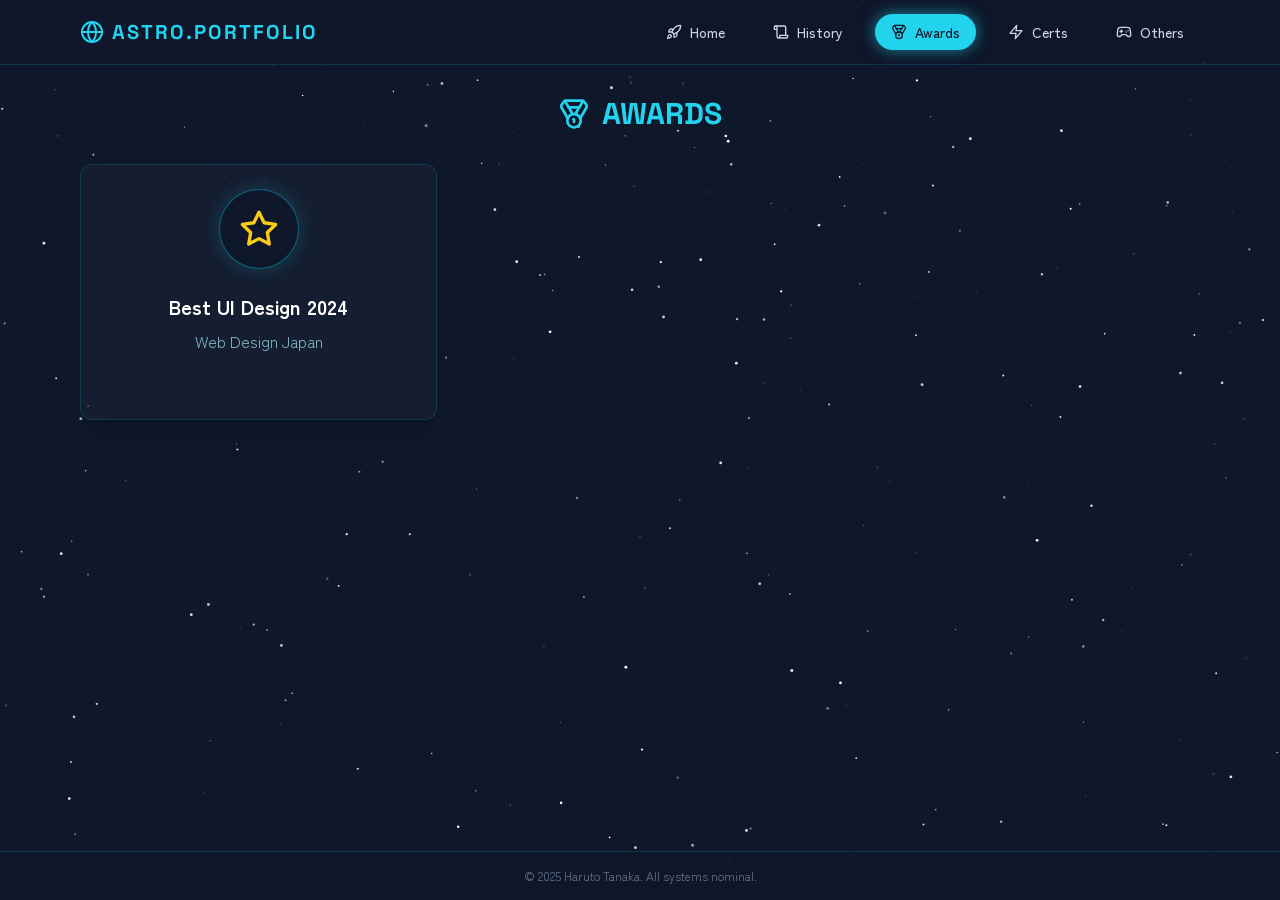
==== awards/index.html @ 887378f5 "Updates" ====
<!DOCTYPE html><html lang="ja"> <head><meta charset="UTF-8"><meta name="description" content="Astro Portfolio Space Theme"><meta name="viewport" content="width=device-width"><link rel="icon" type="image/svg+xml" href="/favicon.svg"><meta name="generator" content="Astro v4.16.19"><title>Awards | Haruto Tanaka Portfolio</title><!-- Google Fonts読み込み --><link rel="preconnect" href="https://fonts.googleapis.com"><link rel="preconnect" href="https://fonts.gstatic.com" crossorigin><link href="https://fonts.googleapis.com/css2?family=Space+Grotesk:wght@300;500;700&family=Zen+Kaku+Gothic+New:wght@400;500;700&display=swap" rel="stylesheet"><link rel="stylesheet" href="/_astro/awards.BRty1vWZ.css"></head> <body class="bg-slate-900 text-slate-200 font-sans selection:bg-cyan-500/30"> <!-- 背景の星空（クライアントサイドのみで実行） --> <style>astro-island,astro-slot,astro-static-slot{display:contents}</style><script>(()=>{var e=async t=>{await(await t())()};(self.Astro||(self.Astro={})).only=e;window.dispatchEvent(new Event("astro:only"));})();;(()=>{var A=Object.defineProperty;var g=(i,o,a)=>o in i?A(i,o,{enumerable:!0,configurable:!0,writable:!0,value:a}):i[o]=a;var d=(i,o,a)=>g(i,typeof o!="symbol"?o+"":o,a);{let i={0:t=>m(t),1:t=>a(t),2:t=>new RegExp(t),3:t=>new Date(t),4:t=>new Map(a(t)),5:t=>new Set(a(t)),6:t=>BigInt(t),7:t=>new URL(t),8:t=>new Uint8Array(t),9:t=>new Uint16Array(t),10:t=>new Uint32Array(t),11:t=>1/0*t},o=t=>{let[l,e]=t;return l in i?i[l](e):void 0},a=t=>t.map(o),m=t=>typeof t!="object"||t===null?t:Object.fromEntries(Object.entries(t).map(([l,e])=>[l,o(e)]));class y extends HTMLElement{constructor(){super(...arguments);d(this,"Component");d(this,"hydrator");d(this,"hydrate",async()=>{var b;if(!this.hydrator||!this.isConnected)return;let e=(b=this.parentElement)==null?void 0:b.closest("astro-island[ssr]");if(e){e.addEventListener("astro:hydrate",this.hydrate,{once:!0});return}let c=this.querySelectorAll("astro-slot"),n={},h=this.querySelectorAll("template[data-astro-template]");for(let r of h){let s=r.closest(this.tagName);s!=null&&s.isSameNode(this)&&(n[r.getAttribute("data-astro-template")||"default"]=r.innerHTML,r.remove())}for(let r of c){let s=r.closest(this.tagName);s!=null&&s.isSameNode(this)&&(n[r.getAttribute("name")||"default"]=r.innerHTML)}let p;try{p=this.hasAttribute("props")?m(JSON.parse(this.getAttribute("props"))):{}}catch(r){let s=this.getAttribute("component-url")||"<unknown>",v=this.getAttribute("component-export");throw v&&(s+=` (export ${v})`),console.error(`[hydrate] Error parsing props for component ${s}`,this.getAttribute("props"),r),r}let u;await this.hydrator(this)(this.Component,p,n,{client:this.getAttribute("client")}),this.removeAttribute("ssr"),this.dispatchEvent(new CustomEvent("astro:hydrate"))});d(this,"unmount",()=>{this.isConnected||this.dispatchEvent(new CustomEvent("astro:unmount"))})}disconnectedCallback(){document.removeEventListener("astro:after-swap",this.unmount),document.addEventListener("astro:after-swap",this.unmount,{once:!0})}connectedCallback(){if(!this.hasAttribute("await-children")||document.readyState==="interactive"||document.readyState==="complete")this.childrenConnectedCallback();else{let e=()=>{document.removeEventListener("DOMContentLoaded",e),c.disconnect(),this.childrenConnectedCallback()},c=new MutationObserver(()=>{var n;((n=this.lastChild)==null?void 0:n.nodeType)===Node.COMMENT_NODE&&this.lastChild.nodeValue==="astro:end"&&(this.lastChild.remove(),e())});c.observe(this,{childList:!0}),document.addEventListener("DOMContentLoaded",e)}}async childrenConnectedCallback(){let e=this.getAttribute("before-hydration-url");e&&await import(e),this.start()}async start(){let e=JSON.parse(this.getAttribute("opts")),c=this.getAttribute("client");if(Astro[c]===void 0){window.addEventListener(`astro:${c}`,()=>this.start(),{once:!0});return}try{await Astro[c](async()=>{let n=this.getAttribute("renderer-url"),[h,{default:p}]=await Promise.all([import(this.getAttribute("component-url")),n?import(n):()=>()=>{}]),u=this.getAttribute("component-export")||"default";if(!u.includes("."))this.Component=h[u];else{this.Component=h;for(let f of u.split("."))this.Component=this.Component[f]}return this.hydrator=p,this.hydrate},e,this)}catch(n){console.error(`[astro-island] Error hydrating ${this.getAttribute("component-url")}`,n)}}attributeChangedCallback(){this.hydrate()}}d(y,"observedAttributes",["props"]),customElements.get("astro-island")||customElements.define("astro-island",y)}})();</script><astro-island uid="NK5T9" component-url="/_astro/StarField.BER7_CDc.js" component-export="default" renderer-url="/_astro/client.i2PwhOJ4.js" props="{}" ssr="" client="only" opts="{&quot;name&quot;:&quot;StarField&quot;,&quot;value&quot;:&quot;react&quot;}"></astro-island> <!-- ナビゲーションメニュー --> <script>(()=>{var e=async t=>{await(await t())()};(self.Astro||(self.Astro={})).load=e;window.dispatchEvent(new Event("astro:load"));})();</script><astro-island uid="2pfwd7" prefix="r2" component-url="/_astro/Navigation.-AkvYKxe.js" component-export="default" renderer-url="/_astro/client.i2PwhOJ4.js" props="{&quot;currentPath&quot;:[0,&quot;/awards/&quot;]}" ssr="" client="load" opts="{&quot;name&quot;:&quot;Navigation&quot;,&quot;value&quot;:true}" await-children=""><nav class="fixed top-0 w-full z-50 border-b border-cyan-500/20 bg-slate-900/80 backdrop-blur-md"><div class="max-w-6xl mx-auto px-4"><div class="flex justify-between items-center h-16"><a href="/" class="flex items-center space-x-2 text-cyan-400 font-bold text-xl hover:text-cyan-300 transition group"><svg xmlns="http://www.w3.org/2000/svg" width="24" height="24" viewBox="0 0 24 24" fill="none" stroke="currentColor" stroke-width="2" stroke-linecap="round" stroke-linejoin="round" class="lucide lucide-globe w-6 h-6 group-hover:animate-spin-slow"><circle cx="12" cy="12" r="10"></circle><path d="M12 2a14.5 14.5 0 0 0 0 20 14.5 14.5 0 0 0 0-20"></path><path d="M2 12h20"></path></svg><span class="tracking-widest font-display">ASTRO.PORTFOLIO</span></a><div class="hidden md:flex space-x-2 lg:space-x-4"><a href="/" class="flex items-center space-x-2 px-3 lg:px-4 py-2 rounded-full transition-all duration-300 text-sm font-medium text-slate-300 hover:text-cyan-400 hover:bg-white/5"><svg xmlns="http://www.w3.org/2000/svg" width="24" height="24" viewBox="0 0 24 24" fill="none" stroke="currentColor" stroke-width="2" stroke-linecap="round" stroke-linejoin="round" class="lucide lucide-rocket w-4 h-4"><path d="M4.5 16.5c-1.5 1.26-2 5-2 5s3.74-.5 5-2c.71-.84.7-2.13-.09-2.91a2.18 2.18 0 0 0-2.91-.09z"></path><path d="m12 15-3-3a22 22 0 0 1 2-3.95A12.88 12.88 0 0 1 22 2c0 2.72-.78 7.5-6 11a22.35 22.35 0 0 1-4 2z"></path><path d="M9 12H4s.55-3.03 2-4c1.62-1.08 5 0 5 0"></path><path d="M12 15v5s3.03-.55 4-2c1.08-1.62 0-5 0-5"></path></svg><span>Home</span></a><a href="/history" class="flex items-center space-x-2 px-3 lg:px-4 py-2 rounded-full transition-all duration-300 text-sm font-medium text-slate-300 hover:text-cyan-400 hover:bg-white/5"><svg xmlns="http://www.w3.org/2000/svg" width="24" height="24" viewBox="0 0 24 24" fill="none" stroke="currentColor" stroke-width="2" stroke-linecap="round" stroke-linejoin="round" class="lucide lucide-scroll w-4 h-4"><path d="M8 21h12a2 2 0 0 0 2-2v-2H10v2a2 2 0 1 1-4 0V5a2 2 0 1 0-4 0v3h4"></path><path d="M19 17V5a2 2 0 0 0-2-2H4"></path></svg><span>History</span></a><a href="/awards" class="flex items-center space-x-2 px-3 lg:px-4 py-2 rounded-full transition-all duration-300 text-sm font-medium text-slate-900 bg-cyan-400 shadow-[0_0_15px_rgba(34,211,238,0.6)] font-bold"><svg xmlns="http://www.w3.org/2000/svg" width="24" height="24" viewBox="0 0 24 24" fill="none" stroke="currentColor" stroke-width="2" stroke-linecap="round" stroke-linejoin="round" class="lucide lucide-medal w-4 h-4"><path d="M7.21 15 2.66 7.14a2 2 0 0 1 .13-2.2L4.4 2.8A2 2 0 0 1 6 2h12a2 2 0 0 1 1.6.8l1.6 2.14a2 2 0 0 1 .14 2.2L16.79 15"></path><path d="M11 12 5.12 2.2"></path><path d="m13 12 5.88-9.8"></path><path d="M8 7h8"></path><circle cx="12" cy="17" r="5"></circle><path d="M12 18v-2h-.5"></path></svg><span>Awards</span></a><a href="/certifications" class="flex items-center space-x-2 px-3 lg:px-4 py-2 rounded-full transition-all duration-300 text-sm font-medium text-slate-300 hover:text-cyan-400 hover:bg-white/5"><svg xmlns="http://www.w3.org/2000/svg" width="24" height="24" viewBox="0 0 24 24" fill="none" stroke="currentColor" stroke-width="2" stroke-linecap="round" stroke-linejoin="round" class="lucide lucide-zap w-4 h-4"><polygon points="13 2 3 14 12 14 11 22 21 10 12 10 13 2"></polygon></svg><span>Certs</span></a><a href="/others" class="flex items-center space-x-2 px-3 lg:px-4 py-2 rounded-full transition-all duration-300 text-sm font-medium text-slate-300 hover:text-cyan-400 hover:bg-white/5"><svg xmlns="http://www.w3.org/2000/svg" width="24" height="24" viewBox="0 0 24 24" fill="none" stroke="currentColor" stroke-width="2" stroke-linecap="round" stroke-linejoin="round" class="lucide lucide-gamepad2 w-4 h-4"><line x1="6" x2="10" y1="11" y2="11"></line><line x1="8" x2="8" y1="9" y2="13"></line><line x1="15" x2="15.01" y1="12" y2="12"></line><line x1="18" x2="18.01" y1="10" y2="10"></line><path d="M17.32 5H6.68a4 4 0 0 0-3.978 3.59c-.006.052-.01.101-.017.152C2.604 9.416 2 14.456 2 16a3 3 0 0 0 3 3c1 0 1.5-.5 2-1l1.414-1.414A2 2 0 0 1 9.828 16h4.344a2 2 0 0 1 1.414.586L17 18c.5.5 1 1 2 1a3 3 0 0 0 3-3c0-1.545-.604-6.584-.685-7.258-.007-.05-.011-.1-.017-.151A4 4 0 0 0 17.32 5z"></path></svg><span>Others</span></a></div><div class="md:hidden"><button class="text-cyan-400 p-2"><svg xmlns="http://www.w3.org/2000/svg" width="24" height="24" viewBox="0 0 24 24" fill="none" stroke="currentColor" stroke-width="2" stroke-linecap="round" stroke-linejoin="round" class="lucide lucide-menu "><line x1="4" x2="20" y1="12" y2="12"></line><line x1="4" x2="20" y1="6" y2="6"></line><line x1="4" x2="20" y1="18" y2="18"></line></svg></button></div></div></div></nav><!--astro:end--></astro-island> <!-- 各ページの内容がここに入る --> <main class="max-w-6xl mx-auto px-4 py-24 pb-32 min-h-screen">  <div class="animate-in fade-in duration-700"> <h2 class="text-3xl font-bold text-cyan-400 mb-8 flex items-center justify-center gap-3 font-display"> <svg xmlns="http://www.w3.org/2000/svg" width="32" height="32" viewBox="0 0 24 24" fill="none" stroke="currentColor" stroke-width="2" stroke-linecap="round" stroke-linejoin="round" class="lucide lucide-medal "><path d="M7.21 15 2.66 7.14a2 2 0 0 1 .13-2.2L4.4 2.8A2 2 0 0 1 6 2h12a2 2 0 0 1 1.6.8l1.6 2.14a2 2 0 0 1 .14 2.2L16.79 15"></path><path d="M11 12 5.12 2.2"></path><path d="m13 12 5.88-9.8"></path><path d="M8 7h8"></path><circle cx="12" cy="17" r="5"></circle><path d="M12 18v-2h-.5"></path></svg> AWARDS
</h2> <astro-island uid="1qu7Jb" prefix="r1" component-url="/_astro/InteractiveGrid.C7GfG8JS.js" component-export="default" renderer-url="/_astro/client.i2PwhOJ4.js" props="{&quot;items&quot;:[1,[[0,{&quot;id&quot;:[0,&quot;awards1.md&quot;],&quot;slug&quot;:[0,&quot;awards1&quot;],&quot;body&quot;:[0,&quot;&lt;h1&gt;Best UI Design 2024 受賞&lt;/h1&gt;\n&lt;p&gt;国内最大級のデザインコンペティションにて、&lt;strong&gt;グランプリ&lt;/strong&gt;を受賞しました。&lt;/p&gt;\n&lt;h2&gt;評価されたポイント&lt;/h2&gt;\n&lt;p&gt;審査員からは以下の点を高く評価していただきました。&lt;/p&gt;\n&lt;ol&gt;\n&lt;li&gt;&lt;strong&gt;没入感&lt;/strong&gt;: スクロール連動アニメーションの滑らかさ&lt;/li&gt;\n&lt;li&gt;&lt;strong&gt;アクセシビリティ&lt;/strong&gt;: コントラスト比の確保とキーボード操作の快適さ&lt;/li&gt;\n&lt;li&gt;&lt;strong&gt;独創性&lt;/strong&gt;: 「宇宙」というテーマを既存の枠にとらわれない形で表現&lt;/li&gt;\n&lt;/ol&gt;\n&lt;blockquote&gt;\n&lt;p&gt;&amp;quot;まるで無重力空間にいるかのような浮遊感のあるUI&amp;quot; と評されました。&lt;/p&gt;\n&lt;/blockquote&gt;\n&quot;],&quot;collection&quot;:[0,&quot;awards&quot;],&quot;data&quot;:[0,{&quot;title&quot;:[0,&quot;Best UI Design 2024&quot;],&quot;org&quot;:[0,&quot;Web Design Japan&quot;],&quot;icon&quot;:[0,&quot;star&quot;],&quot;color&quot;:[0,&quot;text-yellow-400&quot;]}],&quot;render&quot;:[0,null]}]]],&quot;type&quot;:[0,&quot;awards&quot;]}" ssr="" client="load" opts="{&quot;name&quot;:&quot;InteractiveGrid&quot;,&quot;value&quot;:true}" await-children=""><div class="grid md:grid-cols-3 gap-6"><div class="bg-slate-800/40 backdrop-blur-md border border-cyan-500/20 rounded-xl p-6 shadow-xl cursor-pointer hover:bg-white/5 hover:border-cyan-400/40 hover:-translate-y-1 transition group flex flex-col items-center text-center active:scale-[0.98]"><div class="w-20 h-20 rounded-full bg-slate-900 border border-cyan-500/50 flex items-center justify-center mb-6 shadow-[0_0_20px_rgba(34,211,238,0.2)] group-hover:scale-110 transition duration-300"><svg xmlns="http://www.w3.org/2000/svg" width="40" height="40" viewBox="0 0 24 24" fill="none" stroke="currentColor" stroke-width="2" stroke-linecap="round" stroke-linejoin="round" class="lucide lucide-star text-yellow-400"><polygon points="12 2 15.09 8.26 22 9.27 17 14.14 18.18 21.02 12 17.77 5.82 21.02 7 14.14 2 9.27 8.91 8.26 12 2"></polygon></svg></div><h3 class="font-bold text-xl text-white mb-2 group-hover:text-cyan-200 transition">Best UI Design 2024</h3><p class="text-cyan-200/70">Web Design Japan</p><div class="mt-4 opacity-0 group-hover:opacity-100 transition-opacity text-xs text-slate-400 bg-slate-800/50 px-3 py-1 rounded-full border border-white/10">View Report</div></div></div><!--astro:end--></astro-island> </div>  </main> <footer class="fixed bottom-0 w-full bg-slate-900/80 backdrop-blur-md border-t border-cyan-500/20 py-4 text-center text-xs text-slate-500"> <p>© 2025 Haruto Tanaka. All systems nominal.</p> </footer> </body></html>
---- _astro/awards.BRty1vWZ.css ----
*,:before,:after{--tw-border-spacing-x: 0;--tw-border-spacing-y: 0;--tw-translate-x: 0;--tw-translate-y: 0;--tw-rotate: 0;--tw-skew-x: 0;--tw-skew-y: 0;--tw-scale-x: 1;--tw-scale-y: 1;--tw-pan-x: ;--tw-pan-y: ;--tw-pinch-zoom: ;--tw-scroll-snap-strictness: proximity;--tw-gradient-from-position: ;--tw-gradient-via-position: ;--tw-gradient-to-position: ;--tw-ordinal: ;--tw-slashed-zero: ;--tw-numeric-figure: ;--tw-numeric-spacing: ;--tw-numeric-fraction: ;--tw-ring-inset: ;--tw-ring-offset-width: 0px;--tw-ring-offset-color: #fff;--tw-ring-color: rgb(59 130 246 / .5);--tw-ring-offset-shadow: 0 0 #0000;--tw-ring-shadow: 0 0 #0000;--tw-shadow: 0 0 #0000;--tw-shadow-colored: 0 0 #0000;--tw-blur: ;--tw-brightness: ;--tw-contrast: ;--tw-grayscale: ;--tw-hue-rotate: ;--tw-invert: ;--tw-saturate: ;--tw-sepia: ;--tw-drop-shadow: ;--tw-backdrop-blur: ;--tw-backdrop-brightness: ;--tw-backdrop-contrast: ;--tw-backdrop-grayscale: ;--tw-backdrop-hue-rotate: ;--tw-backdrop-invert: ;--tw-backdrop-opacity: ;--tw-backdrop-saturate: ;--tw-backdrop-sepia: ;--tw-contain-size: ;--tw-contain-layout: ;--tw-contain-paint: ;--tw-contain-style: }::backdrop{--tw-border-spacing-x: 0;--tw-border-spacing-y: 0;--tw-translate-x: 0;--tw-translate-y: 0;--tw-rotate: 0;--tw-skew-x: 0;--tw-skew-y: 0;--tw-scale-x: 1;--tw-scale-y: 1;--tw-pan-x: ;--tw-pan-y: ;--tw-pinch-zoom: ;--tw-scroll-snap-strictness: proximity;--tw-gradient-from-position: ;--tw-gradient-via-position: ;--tw-gradient-to-position: ;--tw-ordinal: ;--tw-slashed-zero: ;--tw-numeric-figure: ;--tw-numeric-spacing: ;--tw-numeric-fraction: ;--tw-ring-inset: ;--tw-ring-offset-width: 0px;--tw-ring-offset-color: #fff;--tw-ring-color: rgb(59 130 246 / .5);--tw-ring-offset-shadow: 0 0 #0000;--tw-ring-shadow: 0 0 #0000;--tw-shadow: 0 0 #0000;--tw-shadow-colored: 0 0 #0000;--tw-blur: ;--tw-brightness: ;--tw-contrast: ;--tw-grayscale: ;--tw-hue-rotate: ;--tw-invert: ;--tw-saturate: ;--tw-sepia: ;--tw-drop-shadow: ;--tw-backdrop-blur: ;--tw-backdrop-brightness: ;--tw-backdrop-contrast: ;--tw-backdrop-grayscale: ;--tw-backdrop-hue-rotate: ;--tw-backdrop-invert: ;--tw-backdrop-opacity: ;--tw-backdrop-saturate: ;--tw-backdrop-sepia: ;--tw-contain-size: ;--tw-contain-layout: ;--tw-contain-paint: ;--tw-contain-style: }*,:before,:after{box-sizing:border-box;border-width:0;border-style:solid;border-color:#e5e7eb}:before,:after{--tw-content: ""}html,:host{line-height:1.5;-webkit-text-size-adjust:100%;-moz-tab-size:4;-o-tab-size:4;tab-size:4;font-family:Zen Kaku Gothic New,sans-serif;font-feature-settings:normal;font-variation-settings:normal;-webkit-tap-highlight-color:transparent}body{margin:0;line-height:inherit}hr{height:0;color:inherit;border-top-width:1px}abbr:where([title]){-webkit-text-decoration:underline dotted;text-decoration:underline dotted}h1,h2,h3,h4,h5,h6{font-size:inherit;font-weight:inherit}a{color:inherit;text-decoration:inherit}b,strong{font-weight:bolder}code,kbd,samp,pre{font-family:ui-monospace,SFMono-Regular,Menlo,Monaco,Consolas,Liberation Mono,Courier New,monospace;font-feature-settings:normal;font-variation-settings:normal;font-size:1em}small{font-size:80%}sub,sup{font-size:75%;line-height:0;position:relative;vertical-align:baseline}sub{bottom:-.25em}sup{top:-.5em}table{text-indent:0;border-color:inherit;border-collapse:collapse}button,input,optgroup,select,textarea{font-family:inherit;font-feature-settings:inherit;font-variation-settings:inherit;font-size:100%;font-weight:inherit;line-height:inherit;letter-spacing:inherit;color:inherit;margin:0;padding:0}button,select{text-transform:none}button,input:where([type=button]),input:where([type=reset]),input:where([type=submit]){-webkit-appearance:button;background-color:transparent;background-image:none}:-moz-focusring{outline:auto}:-moz-ui-invalid{box-shadow:none}progress{vertical-align:baseline}::-webkit-inner-spin-button,::-webkit-outer-spin-button{height:auto}[type=search]{-webkit-appearance:textfield;outline-offset:-2px}::-webkit-search-decoration{-webkit-appearance:none}::-webkit-file-upload-button{-webkit-appearance:button;font:inherit}summary{display:list-item}blockquote,dl,dd,h1,h2,h3,h4,h5,h6,hr,figure,p,pre{margin:0}fieldset{margin:0;padding:0}legend{padding:0}ol,ul,menu{list-style:none;margin:0;padding:0}dialog{padding:0}textarea{resize:vertical}input::-moz-placeholder,textarea::-moz-placeholder{opacity:1;color:#9ca3af}input::placeholder,textarea::placeholder{opacity:1;color:#9ca3af}button,[role=button]{cursor:pointer}:disabled{cursor:default}img,svg,video,canvas,audio,iframe,embed,object{display:block;vertical-align:middle}img,video{max-width:100%;height:auto}[hidden]:where(:not([hidden=until-found])){display:none}.prose{color:#cbd5e1;max-width:none}.prose :where(p):not(:where([class~=not-prose],[class~=not-prose] *)){margin-top:1.25em;margin-bottom:1.25em}.prose :where([class~=lead]):not(:where([class~=not-prose],[class~=not-prose] *)){color:var(--tw-prose-lead);font-size:1.25em;line-height:1.6;margin-top:1.2em;margin-bottom:1.2em}.prose :where(a):not(:where([class~=not-prose],[class~=not-prose] *)){color:#22d3ee;text-decoration:underline;font-weight:500}.prose :where(a):not(:where([class~=not-prose],[class~=not-prose] *)):hover{color:#67e8f9}.prose :where(strong):not(:where([class~=not-prose],[class~=not-prose] *)){color:#fff;font-weight:600}.prose :where(a strong):not(:where([class~=not-prose],[class~=not-prose] *)){color:inherit}.prose :where(blockquote strong):not(:where([class~=not-prose],[class~=not-prose] *)){color:inherit}.prose :where(thead th strong):not(:where([class~=not-prose],[class~=not-prose] *)){color:inherit}.prose :where(ol):not(:where([class~=not-prose],[class~=not-prose] *)){list-style-type:decimal;margin-top:1.25em;margin-bottom:1.25em;padding-inline-start:1.625em}.prose :where(ol[type=A]):not(:where([class~=not-prose],[class~=not-prose] *)){list-style-type:upper-alpha}.prose :where(ol[type=a]):not(:where([class~=not-prose],[class~=not-prose] *)){list-style-type:lower-alpha}.prose :where(ol[type=A s]):not(:where([class~=not-prose],[class~=not-prose] *)){list-style-type:upper-alpha}.prose :where(ol[type=a s]):not(:where([class~=not-prose],[class~=not-prose] *)){list-style-type:lower-alpha}.prose :where(ol[type=I]):not(:where([class~=not-prose],[class~=not-prose] *)){list-style-type:upper-roman}.prose :where(ol[type=i]):not(:where([class~=not-prose],[class~=not-prose] *)){list-style-type:lower-roman}.prose :where(ol[type=I s]):not(:where([class~=not-prose],[class~=not-prose] *)){list-style-type:upper-roman}.prose :where(ol[type=i s]):not(:where([class~=not-prose],[class~=not-prose] *)){list-style-type:lower-roman}.prose :where(ol[type="1"]):not(:where([class~=not-prose],[class~=not-prose] *)){list-style-type:decimal}.prose :where(ul):not(:where([class~=not-prose],[class~=not-prose] *)){list-style-type:disc;margin-top:1.25em;margin-bottom:1.25em;padding-inline-start:1.625em}.prose :where(ol>li):not(:where([class~=not-prose],[class~=not-prose] *))::marker{font-weight:400;color:var(--tw-prose-counters)}.prose :where(ul>li):not(:where([class~=not-prose],[class~=not-prose] *))::marker{color:#06b6d4}.prose :where(dt):not(:where([class~=not-prose],[class~=not-prose] *)){color:var(--tw-prose-headings);font-weight:600;margin-top:1.25em}.prose :where(hr):not(:where([class~=not-prose],[class~=not-prose] *)){border-color:var(--tw-prose-hr);border-top-width:1px;margin-top:3em;margin-bottom:3em}.prose :where(blockquote):not(:where([class~=not-prose],[class~=not-prose] *)){font-weight:500;font-style:italic;color:var(--tw-prose-quotes);border-inline-start-width:.25rem;border-inline-start-color:var(--tw-prose-quote-borders);quotes:"“""”""‘""’";margin-top:1.6em;margin-bottom:1.6em;padding-inline-start:1em}.prose :where(blockquote p:first-of-type):not(:where([class~=not-prose],[class~=not-prose] *)):before{content:open-quote}.prose :where(blockquote p:last-of-type):not(:where([class~=not-prose],[class~=not-prose] *)):after{content:close-quote}.prose :where(h1):not(:where([class~=not-prose],[class~=not-prose] *)){color:#22d3ee;font-weight:800;font-size:2.25em;margin-top:0;margin-bottom:.8888889em;line-height:1.1111111}.prose :where(h1 strong):not(:where([class~=not-prose],[class~=not-prose] *)){font-weight:900;color:inherit}.prose :where(h2):not(:where([class~=not-prose],[class~=not-prose] *)){color:#67e8f9;font-weight:700;font-size:1.5em;margin-top:1.5em;margin-bottom:1em;line-height:1.3333333}.prose :where(h2 strong):not(:where([class~=not-prose],[class~=not-prose] *)){font-weight:800;color:inherit}.prose :where(h3):not(:where([class~=not-prose],[class~=not-prose] *)){color:#d8b4fe;font-weight:600;font-size:1.25em;margin-top:1.6em;margin-bottom:.6em;line-height:1.6}.prose :where(h3 strong):not(:where([class~=not-prose],[class~=not-prose] *)){font-weight:700;color:inherit}.prose :where(h4):not(:where([class~=not-prose],[class~=not-prose] *)){color:var(--tw-prose-headings);font-weight:600;margin-top:1.5em;margin-bottom:.5em;line-height:1.5}.prose :where(h4 strong):not(:where([class~=not-prose],[class~=not-prose] *)){font-weight:700;color:inherit}.prose :where(img):not(:where([class~=not-prose],[class~=not-prose] *)){margin-top:2em;margin-bottom:2em}.prose :where(picture):not(:where([class~=not-prose],[class~=not-prose] *)){display:block;margin-top:2em;margin-bottom:2em}.prose :where(video):not(:where([class~=not-prose],[class~=not-prose] *)){margin-top:2em;margin-bottom:2em}.prose :where(kbd):not(:where([class~=not-prose],[class~=not-prose] *)){font-weight:500;font-family:inherit;color:var(--tw-prose-kbd);box-shadow:0 0 0 1px var(--tw-prose-kbd-shadows),0 3px 0 var(--tw-prose-kbd-shadows);font-size:.875em;border-radius:.3125rem;padding-top:.1875em;padding-inline-end:.375em;padding-bottom:.1875em;padding-inline-start:.375em}.prose :where(code):not(:where([class~=not-prose],[class~=not-prose] *)){color:#e9d5ff;font-weight:600;font-size:.875em;background-color:#1e293b;padding:.2em .4em;border-radius:.25rem}.prose :where(code):not(:where([class~=not-prose],[class~=not-prose] *)):before{content:"`"}.prose :where(code):not(:where([class~=not-prose],[class~=not-prose] *)):after{content:"`"}.prose :where(a code):not(:where([class~=not-prose],[class~=not-prose] *)){color:inherit}.prose :where(h1 code):not(:where([class~=not-prose],[class~=not-prose] *)){color:inherit}.prose :where(h2 code):not(:where([class~=not-prose],[class~=not-prose] *)){color:inherit;font-size:.875em}.prose :where(h3 code):not(:where([class~=not-prose],[class~=not-prose] *)){color:inherit;font-size:.9em}.prose :where(h4 code):not(:where([class~=not-prose],[class~=not-prose] *)){color:inherit}.prose :where(blockquote code):not(:where([class~=not-prose],[class~=not-prose] *)){color:inherit}.prose :where(thead th code):not(:where([class~=not-prose],[class~=not-prose] *)){color:inherit}.prose :where(pre):not(:where([class~=not-prose],[class~=not-prose] *)){color:var(--tw-prose-pre-code);background-color:var(--tw-prose-pre-bg);overflow-x:auto;font-weight:400;font-size:.875em;line-height:1.7142857;margin-top:1.7142857em;margin-bottom:1.7142857em;border-radius:.375rem;padding-top:.8571429em;padding-inline-end:1.1428571em;padding-bottom:.8571429em;padding-inline-start:1.1428571em}.prose :where(pre code):not(:where([class~=not-prose],[class~=not-prose] *)){background-color:transparent;border-width:0;border-radius:0;padding:0;font-weight:inherit;color:inherit;font-size:inherit;font-family:inherit;line-height:inherit}.prose :where(pre code):not(:where([class~=not-prose],[class~=not-prose] *)):before{content:none}.prose :where(pre code):not(:where([class~=not-prose],[class~=not-prose] *)):after{content:none}.prose :where(table):not(:where([class~=not-prose],[class~=not-prose] *)){width:100%;table-layout:auto;margin-top:2em;margin-bottom:2em;font-size:.875em;line-height:1.7142857}.prose :where(thead):not(:where([class~=not-prose],[class~=not-prose] *)){border-bottom-width:1px;border-bottom-color:var(--tw-prose-th-borders)}.prose :where(thead th):not(:where([class~=not-prose],[class~=not-prose] *)){color:var(--tw-prose-headings);font-weight:600;vertical-align:bottom;padding-inline-end:.5714286em;padding-bottom:.5714286em;padding-inline-start:.5714286em}.prose :where(tbody tr):not(:where([class~=not-prose],[class~=not-prose] *)){border-bottom-width:1px;border-bottom-color:var(--tw-prose-td-borders)}.prose :where(tbody tr:last-child):not(:where([class~=not-prose],[class~=not-prose] *)){border-bottom-width:0}.prose :where(tbody td):not(:where([class~=not-prose],[class~=not-prose] *)){vertical-align:baseline}.prose :where(tfoot):not(:where([class~=not-prose],[class~=not-prose] *)){border-top-width:1px;border-top-color:var(--tw-prose-th-borders)}.prose :where(tfoot td):not(:where([class~=not-prose],[class~=not-prose] *)){vertical-align:top}.prose :where(th,td):not(:where([class~=not-prose],[class~=not-prose] *)){text-align:start}.prose :where(figure>*):not(:where([class~=not-prose],[class~=not-prose] *)){margin-top:0;margin-bottom:0}.prose :where(figcaption):not(:where([class~=not-prose],[class~=not-prose] *)){color:var(--tw-prose-captions);font-size:.875em;line-height:1.4285714;margin-top:.8571429em}.prose{--tw-prose-body: #374151;--tw-prose-headings: #111827;--tw-prose-lead: #4b5563;--tw-prose-links: #111827;--tw-prose-bold: #111827;--tw-prose-counters: #6b7280;--tw-prose-bullets: #d1d5db;--tw-prose-hr: #e5e7eb;--tw-prose-quotes: #111827;--tw-prose-quote-borders: #e5e7eb;--tw-prose-captions: #6b7280;--tw-prose-kbd: #111827;--tw-prose-kbd-shadows: rgb(17 24 39 / 10%);--tw-prose-code: #111827;--tw-prose-pre-code: #e5e7eb;--tw-prose-pre-bg: #1f2937;--tw-prose-th-borders: #d1d5db;--tw-prose-td-borders: #e5e7eb;--tw-prose-invert-body: #d1d5db;--tw-prose-invert-headings: #fff;--tw-prose-invert-lead: #9ca3af;--tw-prose-invert-links: #fff;--tw-prose-invert-bold: #fff;--tw-prose-invert-counters: #9ca3af;--tw-prose-invert-bullets: #4b5563;--tw-prose-invert-hr: #374151;--tw-prose-invert-quotes: #f3f4f6;--tw-prose-invert-quote-borders: #374151;--tw-prose-invert-captions: #9ca3af;--tw-prose-invert-kbd: #fff;--tw-prose-invert-kbd-shadows: rgb(255 255 255 / 10%);--tw-prose-invert-code: #fff;--tw-prose-invert-pre-code: #d1d5db;--tw-prose-invert-pre-bg: rgb(0 0 0 / 50%);--tw-prose-invert-th-borders: #4b5563;--tw-prose-invert-td-borders: #374151;font-size:1rem;line-height:1.75}.prose :where(picture>img):not(:where([class~=not-prose],[class~=not-prose] *)){margin-top:0;margin-bottom:0}.prose :where(li):not(:where([class~=not-prose],[class~=not-prose] *)){margin-top:.5em;margin-bottom:.5em}.prose :where(ol>li):not(:where([class~=not-prose],[class~=not-prose] *)){padding-inline-start:.375em}.prose :where(ul>li):not(:where([class~=not-prose],[class~=not-prose] *)){padding-inline-start:.375em}.prose :where(.prose>ul>li p):not(:where([class~=not-prose],[class~=not-prose] *)){margin-top:.75em;margin-bottom:.75em}.prose :where(.prose>ul>li>p:first-child):not(:where([class~=not-prose],[class~=not-prose] *)){margin-top:1.25em}.prose :where(.prose>ul>li>p:last-child):not(:where([class~=not-prose],[class~=not-prose] *)){margin-bottom:1.25em}.prose :where(.prose>ol>li>p:first-child):not(:where([class~=not-prose],[class~=not-prose] *)){margin-top:1.25em}.prose :where(.prose>ol>li>p:last-child):not(:where([class~=not-prose],[class~=not-prose] *)){margin-bottom:1.25em}.prose :where(ul ul,ul ol,ol ul,ol ol):not(:where([class~=not-prose],[class~=not-prose] *)){margin-top:.75em;margin-bottom:.75em}.prose :where(dl):not(:where([class~=not-prose],[class~=not-prose] *)){margin-top:1.25em;margin-bottom:1.25em}.prose :where(dd):not(:where([class~=not-prose],[class~=not-prose] *)){margin-top:.5em;padding-inline-start:1.625em}.prose :where(hr+*):not(:where([class~=not-prose],[class~=not-prose] *)){margin-top:0}.prose :where(h2+*):not(:where([class~=not-prose],[class~=not-prose] *)){margin-top:0}.prose :where(h3+*):not(:where([class~=not-prose],[class~=not-prose] *)){margin-top:0}.prose :where(h4+*):not(:where([class~=not-prose],[class~=not-prose] *)){margin-top:0}.prose :where(thead th:first-child):not(:where([class~=not-prose],[class~=not-prose] *)){padding-inline-start:0}.prose :where(thead th:last-child):not(:where([class~=not-prose],[class~=not-prose] *)){padding-inline-end:0}.prose :where(tbody td,tfoot td):not(:where([class~=not-prose],[class~=not-prose] *)){padding-top:.5714286em;padding-inline-end:.5714286em;padding-bottom:.5714286em;padding-inline-start:.5714286em}.prose :where(tbody td:first-child,tfoot td:first-child):not(:where([class~=not-prose],[class~=not-prose] *)){padding-inline-start:0}.prose :where(tbody td:last-child,tfoot td:last-child):not(:where([class~=not-prose],[class~=not-prose] *)){padding-inline-end:0}.prose :where(figure):not(:where([class~=not-prose],[class~=not-prose] *)){margin-top:2em;margin-bottom:2em}.prose :where(.prose>:first-child):not(:where([class~=not-prose],[class~=not-prose] *)){margin-top:0}.prose :where(.prose>:last-child):not(:where([class~=not-prose],[class~=not-prose] *)){margin-bottom:0}.prose-base{font-size:1rem;line-height:1.75}.prose-base :where(p):not(:where([class~=not-prose],[class~=not-prose] *)){margin-top:1.25em;margin-bottom:1.25em}.prose-base :where([class~=lead]):not(:where([class~=not-prose],[class~=not-prose] *)){font-size:1.25em;line-height:1.6;margin-top:1.2em;margin-bottom:1.2em}.prose-base :where(blockquote):not(:where([class~=not-prose],[class~=not-prose] *)){margin-top:1.6em;margin-bottom:1.6em;padding-inline-start:1em}.prose-base :where(h1):not(:where([class~=not-prose],[class~=not-prose] *)){font-size:2.25em;margin-top:0;margin-bottom:.8888889em;line-height:1.1111111}.prose-base :where(h2):not(:where([class~=not-prose],[class~=not-prose] *)){font-size:1.5em;margin-top:2em;margin-bottom:1em;line-height:1.3333333}.prose-base :where(h3):not(:where([class~=not-prose],[class~=not-prose] *)){font-size:1.25em;margin-top:1.6em;margin-bottom:.6em;line-height:1.6}.prose-base :where(h4):not(:where([class~=not-prose],[class~=not-prose] *)){margin-top:1.5em;margin-bottom:.5em;line-height:1.5}.prose-base :where(img):not(:where([class~=not-prose],[class~=not-prose] *)){margin-top:2em;margin-bottom:2em}.prose-base :where(picture):not(:where([class~=not-prose],[class~=not-prose] *)){margin-top:2em;margin-bottom:2em}.prose-base :where(picture>img):not(:where([class~=not-prose],[class~=not-prose] *)){margin-top:0;margin-bottom:0}.prose-base :where(video):not(:where([class~=not-prose],[class~=not-prose] *)){margin-top:2em;margin-bottom:2em}.prose-base :where(kbd):not(:where([class~=not-prose],[class~=not-prose] *)){font-size:.875em;border-radius:.3125rem;padding-top:.1875em;padding-inline-end:.375em;padding-bottom:.1875em;padding-inline-start:.375em}.prose-base :where(code):not(:where([class~=not-prose],[class~=not-prose] *)){font-size:.875em}.prose-base :where(h2 code):not(:where([class~=not-prose],[class~=not-prose] *)){font-size:.875em}.prose-base :where(h3 code):not(:where([class~=not-prose],[class~=not-prose] *)){font-size:.9em}.prose-base :where(pre):not(:where([class~=not-prose],[class~=not-prose] *)){font-size:.875em;line-height:1.7142857;margin-top:1.7142857em;margin-bottom:1.7142857em;border-radius:.375rem;padding-top:.8571429em;padding-inline-end:1.1428571em;padding-bottom:.8571429em;padding-inline-start:1.1428571em}.prose-base :where(ol):not(:where([class~=not-prose],[class~=not-prose] *)){margin-top:1.25em;margin-bottom:1.25em;padding-inline-start:1.625em}.prose-base :where(ul):not(:where([class~=not-prose],[class~=not-prose] *)){margin-top:1.25em;margin-bottom:1.25em;padding-inline-start:1.625em}.prose-base :where(li):not(:where([class~=not-prose],[class~=not-prose] *)){margin-top:.5em;margin-bottom:.5em}.prose-base :where(ol>li):not(:where([class~=not-prose],[class~=not-prose] *)){padding-inline-start:.375em}.prose-base :where(ul>li):not(:where([class~=not-prose],[class~=not-prose] *)){padding-inline-start:.375em}.prose-base :where(.prose-base>ul>li p):not(:where([class~=not-prose],[class~=not-prose] *)){margin-top:.75em;margin-bottom:.75em}.prose-base :where(.prose-base>ul>li>p:first-child):not(:where([class~=not-prose],[class~=not-prose] *)){margin-top:1.25em}.prose-base :where(.prose-base>ul>li>p:last-child):not(:where([class~=not-prose],[class~=not-prose] *)){margin-bottom:1.25em}.prose-base :where(.prose-base>ol>li>p:first-child):not(:where([class~=not-prose],[class~=not-prose] *)){margin-top:1.25em}.prose-base :where(.prose-base>ol>li>p:last-child):not(:where([class~=not-prose],[class~=not-prose] *)){margin-bottom:1.25em}.prose-base :where(ul ul,ul ol,ol ul,ol ol):not(:where([class~=not-prose],[class~=not-prose] *)){margin-top:.75em;margin-bottom:.75em}.prose-base :where(dl):not(:where([class~=not-prose],[class~=not-prose] *)){margin-top:1.25em;margin-bottom:1.25em}.prose-base :where(dt):not(:where([class~=not-prose],[class~=not-prose] *)){margin-top:1.25em}.prose-base :where(dd):not(:where([class~=not-prose],[class~=not-prose] *)){margin-top:.5em;padding-inline-start:1.625em}.prose-base :where(hr):not(:where([class~=not-prose],[class~=not-prose] *)){margin-top:3em;margin-bottom:3em}.prose-base :where(hr+*):not(:where([class~=not-prose],[class~=not-prose] *)){margin-top:0}.prose-base :where(h2+*):not(:where([class~=not-prose],[class~=not-prose] *)){margin-top:0}.prose-base :where(h3+*):not(:where([class~=not-prose],[class~=not-prose] *)){margin-top:0}.prose-base :where(h4+*):not(:where([class~=not-prose],[class~=not-prose] *)){margin-top:0}.prose-base :where(table):not(:where([class~=not-prose],[class~=not-prose] *)){font-size:.875em;line-height:1.7142857}.prose-base :where(thead th):not(:where([class~=not-prose],[class~=not-prose] *)){padding-inline-end:.5714286em;padding-bottom:.5714286em;padding-inline-start:.5714286em}.prose-base :where(thead th:first-child):not(:where([class~=not-prose],[class~=not-prose] *)){padding-inline-start:0}.prose-base :where(thead th:last-child):not(:where([class~=not-prose],[class~=not-prose] *)){padding-inline-end:0}.prose-base :where(tbody td,tfoot td):not(:where([class~=not-prose],[class~=not-prose] *)){padding-top:.5714286em;padding-inline-end:.5714286em;padding-bottom:.5714286em;padding-inline-start:.5714286em}.prose-base :where(tbody td:first-child,tfoot td:first-child):not(:where([class~=not-prose],[class~=not-prose] *)){padding-inline-start:0}.prose-base :where(tbody td:last-child,tfoot td:last-child):not(:where([class~=not-prose],[class~=not-prose] *)){padding-inline-end:0}.prose-base :where(figure):not(:where([class~=not-prose],[class~=not-prose] *)){margin-top:2em;margin-bottom:2em}.prose-base :where(figure>*):not(:where([class~=not-prose],[class~=not-prose] *)){margin-top:0;margin-bottom:0}.prose-base :where(figcaption):not(:where([class~=not-prose],[class~=not-prose] *)){font-size:.875em;line-height:1.4285714;margin-top:.8571429em}.prose-base :where(.prose-base>:first-child):not(:where([class~=not-prose],[class~=not-prose] *)){margin-top:0}.prose-base :where(.prose-base>:last-child):not(:where([class~=not-prose],[class~=not-prose] *)){margin-bottom:0}.prose-cyan{--tw-prose-links: #0891b2;--tw-prose-invert-links: #06b6d4}.prose-invert{--tw-prose-body: var(--tw-prose-invert-body);--tw-prose-headings: var(--tw-prose-invert-headings);--tw-prose-lead: var(--tw-prose-invert-lead);--tw-prose-links: var(--tw-prose-invert-links);--tw-prose-bold: var(--tw-prose-invert-bold);--tw-prose-counters: var(--tw-prose-invert-counters);--tw-prose-bullets: var(--tw-prose-invert-bullets);--tw-prose-hr: var(--tw-prose-invert-hr);--tw-prose-quotes: var(--tw-prose-invert-quotes);--tw-prose-quote-borders: var(--tw-prose-invert-quote-borders);--tw-prose-captions: var(--tw-prose-invert-captions);--tw-prose-kbd: var(--tw-prose-invert-kbd);--tw-prose-kbd-shadows: var(--tw-prose-invert-kbd-shadows);--tw-prose-code: var(--tw-prose-invert-code);--tw-prose-pre-code: var(--tw-prose-invert-pre-code);--tw-prose-pre-bg: var(--tw-prose-invert-pre-bg);--tw-prose-th-borders: var(--tw-prose-invert-th-borders);--tw-prose-td-borders: var(--tw-prose-invert-td-borders)}.fixed{position:fixed}.absolute{position:absolute}.relative{position:relative}.inset-0{inset:0}.-bottom-2{bottom:-.5rem}.-left-\[9px\]{left:-9px}.-right-2{right:-.5rem}.-top-4{top:-1rem}.-top-6{top:-1.5rem}.bottom-0{bottom:0}.left-0{left:0}.right-4{right:1rem}.top-0{top:0}.top-5{top:1.25rem}.-z-10{z-index:-10}.z-10{z-index:10}.z-50{z-index:50}.z-\[9999\]{z-index:9999}.mx-auto{margin-left:auto;margin-right:auto}.-mr-2{margin-right:-.5rem}.-mt-2{margin-top:-.5rem}.mb-1{margin-bottom:.25rem}.mb-10{margin-bottom:2.5rem}.mb-2{margin-bottom:.5rem}.mb-4{margin-bottom:1rem}.mb-6{margin-bottom:1.5rem}.mb-8{margin-bottom:2rem}.ml-4{margin-left:1rem}.mt-1{margin-top:.25rem}.mt-4{margin-top:1rem}.mt-6{margin-top:1.5rem}.mt-8{margin-top:2rem}.line-clamp-1{overflow:hidden;display:-webkit-box;-webkit-box-orient:vertical;-webkit-line-clamp:1}.line-clamp-2{overflow:hidden;display:-webkit-box;-webkit-box-orient:vertical;-webkit-line-clamp:2}.block{display:block}.flex{display:flex}.grid{display:grid}.hidden{display:none}.h-1{height:.25rem}.h-10{height:2.5rem}.h-12{height:3rem}.h-16{height:4rem}.h-2{height:.5rem}.h-20{height:5rem}.h-3{height:.75rem}.h-32{height:8rem}.h-4{height:1rem}.h-5{height:1.25rem}.h-6{height:1.5rem}.h-auto{height:auto}.h-full{height:100%}.h-screen{height:100vh}.max-h-\[40vh\]{max-height:40vh}.max-h-\[90dvh\]{max-height:90dvh}.min-h-screen{min-height:100vh}.w-0\.5{width:.125rem}.w-10{width:2.5rem}.w-12{width:3rem}.w-2{width:.5rem}.w-20{width:5rem}.w-3{width:.75rem}.w-32{width:8rem}.w-4{width:1rem}.w-5{width:1.25rem}.w-5\/12{width:41.666667%}.w-6{width:1.5rem}.w-fit{width:-moz-fit-content;width:fit-content}.w-full{width:100%}.max-w-2xl{max-width:42rem}.max-w-3xl{max-width:48rem}.max-w-4xl{max-width:56rem}.max-w-6xl{max-width:72rem}.max-w-none{max-width:none}.flex-1{flex:1 1 0%}.shrink-0{flex-shrink:0}@keyframes ping{75%,to{transform:scale(2);opacity:0}}.animate-ping{animation:ping 1s cubic-bezier(0,0,.2,1) infinite}@keyframes pulse{50%{opacity:.5}}.animate-pulse{animation:pulse 2s cubic-bezier(.4,0,.6,1) infinite}.cursor-pointer{cursor:pointer}.select-none{-webkit-user-select:none;-moz-user-select:none;user-select:none}.resize{resize:both}.flex-col{flex-direction:column}.items-start{align-items:flex-start}.items-center{align-items:center}.justify-end{justify-content:flex-end}.justify-center{justify-content:center}.justify-between{justify-content:space-between}.gap-2{gap:.5rem}.gap-3{gap:.75rem}.gap-4{gap:1rem}.gap-6{gap:1.5rem}.gap-8{gap:2rem}.space-x-2>:not([hidden])~:not([hidden]){--tw-space-x-reverse: 0;margin-right:calc(.5rem * var(--tw-space-x-reverse));margin-left:calc(.5rem * calc(1 - var(--tw-space-x-reverse)))}.space-x-4>:not([hidden])~:not([hidden]){--tw-space-x-reverse: 0;margin-right:calc(1rem * var(--tw-space-x-reverse));margin-left:calc(1rem * calc(1 - var(--tw-space-x-reverse)))}.space-y-12>:not([hidden])~:not([hidden]){--tw-space-y-reverse: 0;margin-top:calc(3rem * calc(1 - var(--tw-space-y-reverse)));margin-bottom:calc(3rem * var(--tw-space-y-reverse))}.space-y-2>:not([hidden])~:not([hidden]){--tw-space-y-reverse: 0;margin-top:calc(.5rem * calc(1 - var(--tw-space-y-reverse)));margin-bottom:calc(.5rem * var(--tw-space-y-reverse))}.space-y-32>:not([hidden])~:not([hidden]){--tw-space-y-reverse: 0;margin-top:calc(8rem * calc(1 - var(--tw-space-y-reverse)));margin-bottom:calc(8rem * var(--tw-space-y-reverse))}.space-y-4>:not([hidden])~:not([hidden]){--tw-space-y-reverse: 0;margin-top:calc(1rem * calc(1 - var(--tw-space-y-reverse)));margin-bottom:calc(1rem * var(--tw-space-y-reverse))}.space-y-6>:not([hidden])~:not([hidden]){--tw-space-y-reverse: 0;margin-top:calc(1.5rem * calc(1 - var(--tw-space-y-reverse)));margin-bottom:calc(1.5rem * var(--tw-space-y-reverse))}.space-y-8>:not([hidden])~:not([hidden]){--tw-space-y-reverse: 0;margin-top:calc(2rem * calc(1 - var(--tw-space-y-reverse)));margin-bottom:calc(2rem * var(--tw-space-y-reverse))}.overflow-hidden{overflow:hidden}.overflow-y-auto{overflow-y:auto}.overscroll-contain{overscroll-behavior:contain}.whitespace-nowrap{white-space:nowrap}.rounded{border-radius:.25rem}.rounded-full{border-radius:9999px}.rounded-lg{border-radius:.5rem}.rounded-xl{border-radius:.75rem}.rounded-b-xl{border-bottom-right-radius:.75rem;border-bottom-left-radius:.75rem}.rounded-t-xl{border-top-left-radius:.75rem;border-top-right-radius:.75rem}.border{border-width:1px}.border-2{border-width:2px}.border-b{border-bottom-width:1px}.border-l-2{border-left-width:2px}.border-t{border-top-width:1px}.border-cyan-400{--tw-border-opacity: 1;border-color:rgb(34 211 238 / var(--tw-border-opacity, 1))}.border-cyan-400\/30{border-color:#22d3ee4d}.border-cyan-500\/20{border-color:#06b6d433}.border-cyan-500\/30{border-color:#06b6d44d}.border-cyan-500\/50{border-color:#06b6d480}.border-purple-500\/20{border-color:#a855f733}.border-purple-500\/30{border-color:#a855f74d}.border-transparent{border-color:transparent}.border-white\/10{border-color:#ffffff1a}.border-white\/5{border-color:#ffffff0d}.bg-cyan-400{--tw-bg-opacity: 1;background-color:rgb(34 211 238 / var(--tw-bg-opacity, 1))}.bg-cyan-500\/10{background-color:#06b6d41a}.bg-cyan-500\/20{background-color:#06b6d433}.bg-purple-400{--tw-bg-opacity: 1;background-color:rgb(192 132 252 / var(--tw-bg-opacity, 1))}.bg-purple-500\/10{background-color:#a855f71a}.bg-slate-700{--tw-bg-opacity: 1;background-color:rgb(51 65 85 / var(--tw-bg-opacity, 1))}.bg-slate-700\/50{background-color:#33415580}.bg-slate-800{--tw-bg-opacity: 1;background-color:rgb(30 41 59 / var(--tw-bg-opacity, 1))}.bg-slate-800\/30{background-color:#1e293b4d}.bg-slate-800\/40{background-color:#1e293b66}.bg-slate-800\/50{background-color:#1e293b80}.bg-slate-900{--tw-bg-opacity: 1;background-color:rgb(15 23 42 / var(--tw-bg-opacity, 1))}.bg-slate-900\/50{background-color:#0f172a80}.bg-slate-900\/80{background-color:#0f172acc}.bg-slate-900\/90{background-color:#0f172ae6}.bg-slate-900\/95{background-color:#0f172af2}.bg-gradient-to-r{background-image:linear-gradient(to right,var(--tw-gradient-stops))}.bg-gradient-to-t{background-image:linear-gradient(to top,var(--tw-gradient-stops))}.from-cyan-300{--tw-gradient-from: #67e8f9 var(--tw-gradient-from-position);--tw-gradient-to: rgb(103 232 249 / 0) var(--tw-gradient-to-position);--tw-gradient-stops: var(--tw-gradient-from), var(--tw-gradient-to)}.from-cyan-500{--tw-gradient-from: #06b6d4 var(--tw-gradient-from-position);--tw-gradient-to: rgb(6 182 212 / 0) var(--tw-gradient-to-position);--tw-gradient-stops: var(--tw-gradient-from), var(--tw-gradient-to)}.from-slate-900{--tw-gradient-from: #0f172a var(--tw-gradient-from-position);--tw-gradient-to: rgb(15 23 42 / 0) var(--tw-gradient-to-position);--tw-gradient-stops: var(--tw-gradient-from), var(--tw-gradient-to)}.from-transparent{--tw-gradient-from: transparent var(--tw-gradient-from-position);--tw-gradient-to: rgb(0 0 0 / 0) var(--tw-gradient-to-position);--tw-gradient-stops: var(--tw-gradient-from), var(--tw-gradient-to)}.via-cyan-500{--tw-gradient-to: rgb(6 182 212 / 0) var(--tw-gradient-to-position);--tw-gradient-stops: var(--tw-gradient-from), #06b6d4 var(--tw-gradient-via-position), var(--tw-gradient-to)}.to-purple-400{--tw-gradient-to: #c084fc var(--tw-gradient-to-position)}.to-purple-500{--tw-gradient-to: #a855f7 var(--tw-gradient-to-position)}.to-transparent{--tw-gradient-to: transparent var(--tw-gradient-to-position)}.bg-clip-text{-webkit-background-clip:text;background-clip:text}.object-contain{-o-object-fit:contain;object-fit:contain}.object-cover{-o-object-fit:cover;object-fit:cover}.p-2{padding:.5rem}.p-3{padding:.75rem}.p-4{padding:1rem}.p-5{padding:1.25rem}.p-6{padding:1.5rem}.px-2{padding-left:.5rem;padding-right:.5rem}.px-3{padding-left:.75rem;padding-right:.75rem}.px-4{padding-left:1rem;padding-right:1rem}.px-6{padding-left:1.5rem;padding-right:1.5rem}.py-0\.5{padding-top:.125rem;padding-bottom:.125rem}.py-1{padding-top:.25rem;padding-bottom:.25rem}.py-2{padding-top:.5rem;padding-bottom:.5rem}.py-24{padding-top:6rem;padding-bottom:6rem}.py-3{padding-top:.75rem;padding-bottom:.75rem}.py-4{padding-top:1rem;padding-bottom:1rem}.pb-32{padding-bottom:8rem}.pb-4{padding-bottom:1rem}.pl-8{padding-left:2rem}.pr-4{padding-right:1rem}.pt-4{padding-top:1rem}.text-left{text-align:left}.text-center{text-align:center}.text-right{text-align:right}.font-mono{font-family:ui-monospace,SFMono-Regular,Menlo,Monaco,Consolas,Liberation Mono,Courier New,monospace}.font-sans{font-family:Zen Kaku Gothic New,sans-serif}.text-2xl{font-size:1.5rem;line-height:2rem}.text-3xl{font-size:1.875rem;line-height:2.25rem}.text-4xl{font-size:2.25rem;line-height:2.5rem}.text-5xl{font-size:3rem;line-height:1}.text-base{font-size:1rem;line-height:1.5rem}.text-lg{font-size:1.125rem;line-height:1.75rem}.text-sm{font-size:.875rem;line-height:1.25rem}.text-xl{font-size:1.25rem;line-height:1.75rem}.text-xs{font-size:.75rem;line-height:1rem}.font-bold{font-weight:700}.font-medium{font-weight:500}.uppercase{text-transform:uppercase}.leading-relaxed{line-height:1.625}.leading-tight{line-height:1.25}.tracking-\[0\.2em\]{letter-spacing:.2em}.tracking-wider{letter-spacing:.05em}.tracking-widest{letter-spacing:.1em}.text-cyan-100\/80{color:#cffafecc}.text-cyan-200\/70{color:#a5f3fcb3}.text-cyan-300{--tw-text-opacity: 1;color:rgb(103 232 249 / var(--tw-text-opacity, 1))}.text-cyan-400{--tw-text-opacity: 1;color:rgb(34 211 238 / var(--tw-text-opacity, 1))}.text-cyan-500\/80{color:#06b6d4cc}.text-purple-300{--tw-text-opacity: 1;color:rgb(216 180 254 / var(--tw-text-opacity, 1))}.text-purple-400{--tw-text-opacity: 1;color:rgb(192 132 252 / var(--tw-text-opacity, 1))}.text-slate-100{--tw-text-opacity: 1;color:rgb(241 245 249 / var(--tw-text-opacity, 1))}.text-slate-200{--tw-text-opacity: 1;color:rgb(226 232 240 / var(--tw-text-opacity, 1))}.text-slate-300{--tw-text-opacity: 1;color:rgb(203 213 225 / var(--tw-text-opacity, 1))}.text-slate-400{--tw-text-opacity: 1;color:rgb(148 163 184 / var(--tw-text-opacity, 1))}.text-slate-500{--tw-text-opacity: 1;color:rgb(100 116 139 / var(--tw-text-opacity, 1))}.text-slate-600{--tw-text-opacity: 1;color:rgb(71 85 105 / var(--tw-text-opacity, 1))}.text-slate-900{--tw-text-opacity: 1;color:rgb(15 23 42 / var(--tw-text-opacity, 1))}.text-transparent{color:transparent}.text-white{--tw-text-opacity: 1;color:rgb(255 255 255 / var(--tw-text-opacity, 1))}.text-white\/5{color:#ffffff0d}.text-yellow-400{--tw-text-opacity: 1;color:rgb(250 204 21 / var(--tw-text-opacity, 1))}.opacity-0{opacity:0}.opacity-50{opacity:.5}.opacity-60{opacity:.6}.shadow-\[0_0_10px_cyan\]{--tw-shadow: 0 0 10px cyan;--tw-shadow-colored: 0 0 10px var(--tw-shadow-color);box-shadow:var(--tw-ring-offset-shadow, 0 0 #0000),var(--tw-ring-shadow, 0 0 #0000),var(--tw-shadow)}.shadow-\[0_0_15px_rgba\(34\,211\,238\,0\.6\)\]{--tw-shadow: 0 0 15px rgba(34,211,238,.6);--tw-shadow-colored: 0 0 15px var(--tw-shadow-color);box-shadow:var(--tw-ring-offset-shadow, 0 0 #0000),var(--tw-ring-shadow, 0 0 #0000),var(--tw-shadow)}.shadow-\[0_0_20px_rgba\(34\,211\,238\,0\.2\)\]{--tw-shadow: 0 0 20px rgba(34,211,238,.2);--tw-shadow-colored: 0 0 20px var(--tw-shadow-color);box-shadow:var(--tw-ring-offset-shadow, 0 0 #0000),var(--tw-ring-shadow, 0 0 #0000),var(--tw-shadow)}.shadow-\[0_0_20px_rgba\(34\,211\,238\,0\.4\)\]{--tw-shadow: 0 0 20px rgba(34,211,238,.4);--tw-shadow-colored: 0 0 20px var(--tw-shadow-color);box-shadow:var(--tw-ring-offset-shadow, 0 0 #0000),var(--tw-ring-shadow, 0 0 #0000),var(--tw-shadow)}.shadow-\[0_0_50px_rgba\(34\,211\,238\,0\.3\)\]{--tw-shadow: 0 0 50px rgba(34,211,238,.3);--tw-shadow-colored: 0 0 50px var(--tw-shadow-color);box-shadow:var(--tw-ring-offset-shadow, 0 0 #0000),var(--tw-ring-shadow, 0 0 #0000),var(--tw-shadow)}.shadow-lg{--tw-shadow: 0 10px 15px -3px rgb(0 0 0 / .1), 0 4px 6px -4px rgb(0 0 0 / .1);--tw-shadow-colored: 0 10px 15px -3px var(--tw-shadow-color), 0 4px 6px -4px var(--tw-shadow-color);box-shadow:var(--tw-ring-offset-shadow, 0 0 #0000),var(--tw-ring-shadow, 0 0 #0000),var(--tw-shadow)}.shadow-xl{--tw-shadow: 0 20px 25px -5px rgb(0 0 0 / .1), 0 8px 10px -6px rgb(0 0 0 / .1);--tw-shadow-colored: 0 20px 25px -5px var(--tw-shadow-color), 0 8px 10px -6px var(--tw-shadow-color);box-shadow:var(--tw-ring-offset-shadow, 0 0 #0000),var(--tw-ring-shadow, 0 0 #0000),var(--tw-shadow)}.backdrop-blur-md{--tw-backdrop-blur: blur(12px);backdrop-filter:var(--tw-backdrop-blur) var(--tw-backdrop-brightness) var(--tw-backdrop-contrast) var(--tw-backdrop-grayscale) var(--tw-backdrop-hue-rotate) var(--tw-backdrop-invert) var(--tw-backdrop-opacity) var(--tw-backdrop-saturate) var(--tw-backdrop-sepia)}.backdrop-blur-sm{--tw-backdrop-blur: blur(4px);backdrop-filter:var(--tw-backdrop-blur) var(--tw-backdrop-brightness) var(--tw-backdrop-contrast) var(--tw-backdrop-grayscale) var(--tw-backdrop-hue-rotate) var(--tw-backdrop-invert) var(--tw-backdrop-opacity) var(--tw-backdrop-saturate) var(--tw-backdrop-sepia)}.backdrop-blur-xl{--tw-backdrop-blur: blur(24px);backdrop-filter:var(--tw-backdrop-blur) var(--tw-backdrop-brightness) var(--tw-backdrop-contrast) var(--tw-backdrop-grayscale) var(--tw-backdrop-hue-rotate) var(--tw-backdrop-invert) var(--tw-backdrop-opacity) var(--tw-backdrop-saturate) var(--tw-backdrop-sepia)}.transition{transition-property:color,background-color,border-color,text-decoration-color,fill,stroke,opacity,box-shadow,transform,filter,backdrop-filter;transition-timing-function:cubic-bezier(.4,0,.2,1);transition-duration:.15s}.transition-all{transition-property:all;transition-timing-function:cubic-bezier(.4,0,.2,1);transition-duration:.15s}.transition-opacity{transition-property:opacity;transition-timing-function:cubic-bezier(.4,0,.2,1);transition-duration:.15s}.transition-transform{transition-property:transform;transition-timing-function:cubic-bezier(.4,0,.2,1);transition-duration:.15s}.duration-300{transition-duration:.3s}.duration-500{transition-duration:.5s}.duration-700{transition-duration:.7s}body{font-family:Zen Kaku Gothic New,sans-serif}.font-display{font-family:Space Grotesk,sans-serif}@keyframes spin-slow{0%{transform:rotate(0)}to{transform:rotate(360deg)}}.animate-spin-slow{animation:spin-slow 10s linear infinite}::-webkit-scrollbar{width:8px}::-webkit-scrollbar-track{background:#0f172a}::-webkit-scrollbar-thumb{background:#334155;border-radius:4px}::-webkit-scrollbar-thumb:hover{background:#22d3ee}@media (min-width: 768px){.md\:prose-lg{font-size:1.125rem;line-height:1.7777778}.md\:prose-lg :where(p):not(:where([class~=not-prose],[class~=not-prose] *)){margin-top:1.3333333em;margin-bottom:1.3333333em}.md\:prose-lg :where([class~=lead]):not(:where([class~=not-prose],[class~=not-prose] *)){font-size:1.2222222em;line-height:1.4545455;margin-top:1.0909091em;margin-bottom:1.0909091em}.md\:prose-lg :where(blockquote):not(:where([class~=not-prose],[class~=not-prose] *)){margin-top:1.6666667em;margin-bottom:1.6666667em;padding-inline-start:1em}.md\:prose-lg :where(h1):not(:where([class~=not-prose],[class~=not-prose] *)){font-size:2.6666667em;margin-top:0;margin-bottom:.8333333em;line-height:1}.md\:prose-lg :where(h2):not(:where([class~=not-prose],[class~=not-prose] *)){font-size:1.6666667em;margin-top:1.8666667em;margin-bottom:1.0666667em;line-height:1.3333333}.md\:prose-lg :where(h3):not(:where([class~=not-prose],[class~=not-prose] *)){font-size:1.3333333em;margin-top:1.6666667em;margin-bottom:.6666667em;line-height:1.5}.md\:prose-lg :where(h4):not(:where([class~=not-prose],[class~=not-prose] *)){margin-top:1.7777778em;margin-bottom:.4444444em;line-height:1.5555556}.md\:prose-lg :where(img):not(:where([class~=not-prose],[class~=not-prose] *)){margin-top:1.7777778em;margin-bottom:1.7777778em}.md\:prose-lg :where(picture):not(:where([class~=not-prose],[class~=not-prose] *)){margin-top:1.7777778em;margin-bottom:1.7777778em}.md\:prose-lg :where(picture>img):not(:where([class~=not-prose],[class~=not-prose] *)){margin-top:0;margin-bottom:0}.md\:prose-lg :where(video):not(:where([class~=not-prose],[class~=not-prose] *)){margin-top:1.7777778em;margin-bottom:1.7777778em}.md\:prose-lg :where(kbd):not(:where([class~=not-prose],[class~=not-prose] *)){font-size:.8888889em;border-radius:.3125rem;padding-top:.2222222em;padding-inline-end:.4444444em;padding-bottom:.2222222em;padding-inline-start:.4444444em}.md\:prose-lg :where(code):not(:where([class~=not-prose],[class~=not-prose] *)){font-size:.8888889em}.md\:prose-lg :where(h2 code):not(:where([class~=not-prose],[class~=not-prose] *)){font-size:.8666667em}.md\:prose-lg :where(h3 code):not(:where([class~=not-prose],[class~=not-prose] *)){font-size:.875em}.md\:prose-lg :where(pre):not(:where([class~=not-prose],[class~=not-prose] *)){font-size:.8888889em;line-height:1.75;margin-top:2em;margin-bottom:2em;border-radius:.375rem;padding-top:1em;padding-inline-end:1.5em;padding-bottom:1em;padding-inline-start:1.5em}.md\:prose-lg :where(ol):not(:where([class~=not-prose],[class~=not-prose] *)){margin-top:1.3333333em;margin-bottom:1.3333333em;padding-inline-start:1.5555556em}.md\:prose-lg :where(ul):not(:where([class~=not-prose],[class~=not-prose] *)){margin-top:1.3333333em;margin-bottom:1.3333333em;padding-inline-start:1.5555556em}.md\:prose-lg :where(li):not(:where([class~=not-prose],[class~=not-prose] *)){margin-top:.6666667em;margin-bottom:.6666667em}.md\:prose-lg :where(ol>li):not(:where([class~=not-prose],[class~=not-prose] *)){padding-inline-start:.4444444em}.md\:prose-lg :where(ul>li):not(:where([class~=not-prose],[class~=not-prose] *)){padding-inline-start:.4444444em}.md\:prose-lg :where(.md\:prose-lg>ul>li p):not(:where([class~=not-prose],[class~=not-prose] *)){margin-top:.8888889em;margin-bottom:.8888889em}.md\:prose-lg :where(.md\:prose-lg>ul>li>p:first-child):not(:where([class~=not-prose],[class~=not-prose] *)){margin-top:1.3333333em}.md\:prose-lg :where(.md\:prose-lg>ul>li>p:last-child):not(:where([class~=not-prose],[class~=not-prose] *)){margin-bottom:1.3333333em}.md\:prose-lg :where(.md\:prose-lg>ol>li>p:first-child):not(:where([class~=not-prose],[class~=not-prose] *)){margin-top:1.3333333em}.md\:prose-lg :where(.md\:prose-lg>ol>li>p:last-child):not(:where([class~=not-prose],[class~=not-prose] *)){margin-bottom:1.3333333em}.md\:prose-lg :where(ul ul,ul ol,ol ul,ol ol):not(:where([class~=not-prose],[class~=not-prose] *)){margin-top:.8888889em;margin-bottom:.8888889em}.md\:prose-lg :where(dl):not(:where([class~=not-prose],[class~=not-prose] *)){margin-top:1.3333333em;margin-bottom:1.3333333em}.md\:prose-lg :where(dt):not(:where([class~=not-prose],[class~=not-prose] *)){margin-top:1.3333333em}.md\:prose-lg :where(dd):not(:where([class~=not-prose],[class~=not-prose] *)){margin-top:.6666667em;padding-inline-start:1.5555556em}.md\:prose-lg :where(hr):not(:where([class~=not-prose],[class~=not-prose] *)){margin-top:3.1111111em;margin-bottom:3.1111111em}.md\:prose-lg :where(hr+*):not(:where([class~=not-prose],[class~=not-prose] *)){margin-top:0}.md\:prose-lg :where(h2+*):not(:where([class~=not-prose],[class~=not-prose] *)){margin-top:0}.md\:prose-lg :where(h3+*):not(:where([class~=not-prose],[class~=not-prose] *)){margin-top:0}.md\:prose-lg :where(h4+*):not(:where([class~=not-prose],[class~=not-prose] *)){margin-top:0}.md\:prose-lg :where(table):not(:where([class~=not-prose],[class~=not-prose] *)){font-size:.8888889em;line-height:1.5}.md\:prose-lg :where(thead th):not(:where([class~=not-prose],[class~=not-prose] *)){padding-inline-end:.75em;padding-bottom:.75em;padding-inline-start:.75em}.md\:prose-lg :where(thead th:first-child):not(:where([class~=not-prose],[class~=not-prose] *)){padding-inline-start:0}.md\:prose-lg :where(thead th:last-child):not(:where([class~=not-prose],[class~=not-prose] *)){padding-inline-end:0}.md\:prose-lg :where(tbody td,tfoot td):not(:where([class~=not-prose],[class~=not-prose] *)){padding-top:.75em;padding-inline-end:.75em;padding-bottom:.75em;padding-inline-start:.75em}.md\:prose-lg :where(tbody td:first-child,tfoot td:first-child):not(:where([class~=not-prose],[class~=not-prose] *)){padding-inline-start:0}.md\:prose-lg :where(tbody td:last-child,tfoot td:last-child):not(:where([class~=not-prose],[class~=not-prose] *)){padding-inline-end:0}.md\:prose-lg :where(figure):not(:where([class~=not-prose],[class~=not-prose] *)){margin-top:1.7777778em;margin-bottom:1.7777778em}.md\:prose-lg :where(figure>*):not(:where([class~=not-prose],[class~=not-prose] *)){margin-top:0;margin-bottom:0}.md\:prose-lg :where(figcaption):not(:where([class~=not-prose],[class~=not-prose] *)){font-size:.8888889em;line-height:1.5;margin-top:1em}.md\:prose-lg :where(.md\:prose-lg>:first-child):not(:where([class~=not-prose],[class~=not-prose] *)){margin-top:0}.md\:prose-lg :where(.md\:prose-lg>:last-child):not(:where([class~=not-prose],[class~=not-prose] *)){margin-bottom:0}}.selection\:bg-cyan-500\/30 *::-moz-selection{background-color:#06b6d44d}.selection\:bg-cyan-500\/30 *::selection{background-color:#06b6d44d}.selection\:bg-cyan-500\/30::-moz-selection{background-color:#06b6d44d}.selection\:bg-cyan-500\/30::selection{background-color:#06b6d44d}.last\:border-0:last-child{border-width:0px}.hover\:-translate-y-1:hover{--tw-translate-y: -.25rem;transform:translate(var(--tw-translate-x),var(--tw-translate-y)) rotate(var(--tw-rotate)) skew(var(--tw-skew-x)) skewY(var(--tw-skew-y)) scaleX(var(--tw-scale-x)) scaleY(var(--tw-scale-y))}.hover\:border-cyan-300:hover{--tw-border-opacity: 1;border-color:rgb(103 232 249 / var(--tw-border-opacity, 1))}.hover\:border-cyan-400\/30:hover{border-color:#22d3ee4d}.hover\:border-cyan-400\/40:hover{border-color:#22d3ee66}.hover\:border-cyan-400\/50:hover{border-color:#22d3ee80}.hover\:border-cyan-500\/50:hover{border-color:#06b6d480}.hover\:border-purple-500\/50:hover{border-color:#a855f780}.hover\:bg-cyan-500\/20:hover{background-color:#06b6d433}.hover\:bg-white\/10:hover{background-color:#ffffff1a}.hover\:bg-white\/5:hover{background-color:#ffffff0d}.hover\:text-cyan-200:hover{--tw-text-opacity: 1;color:rgb(165 243 252 / var(--tw-text-opacity, 1))}.hover\:text-cyan-300:hover{--tw-text-opacity: 1;color:rgb(103 232 249 / var(--tw-text-opacity, 1))}.hover\:text-cyan-400:hover{--tw-text-opacity: 1;color:rgb(34 211 238 / var(--tw-text-opacity, 1))}.hover\:text-white:hover{--tw-text-opacity: 1;color:rgb(255 255 255 / var(--tw-text-opacity, 1))}.hover\:shadow-\[0_0_20px_rgba\(34\,211\,238\,0\.1\)\]:hover{--tw-shadow: 0 0 20px rgba(34,211,238,.1);--tw-shadow-colored: 0 0 20px var(--tw-shadow-color);box-shadow:var(--tw-ring-offset-shadow, 0 0 #0000),var(--tw-ring-shadow, 0 0 #0000),var(--tw-shadow)}.hover\:shadow-\[0_0_20px_rgba\(34\,211\,238\,0\.2\)\]:hover{--tw-shadow: 0 0 20px rgba(34,211,238,.2);--tw-shadow-colored: 0 0 20px var(--tw-shadow-color);box-shadow:var(--tw-ring-offset-shadow, 0 0 #0000),var(--tw-ring-shadow, 0 0 #0000),var(--tw-shadow)}.active\:scale-95:active{--tw-scale-x: .95;--tw-scale-y: .95;transform:translate(var(--tw-translate-x),var(--tw-translate-y)) rotate(var(--tw-rotate)) skew(var(--tw-skew-x)) skewY(var(--tw-skew-y)) scaleX(var(--tw-scale-x)) scaleY(var(--tw-scale-y))}.active\:scale-\[0\.98\]:active{--tw-scale-x: .98;--tw-scale-y: .98;transform:translate(var(--tw-translate-x),var(--tw-translate-y)) rotate(var(--tw-rotate)) skew(var(--tw-skew-x)) skewY(var(--tw-skew-y)) scaleX(var(--tw-scale-x)) scaleY(var(--tw-scale-y))}.active\:bg-white\/10:active{background-color:#ffffff1a}.group:hover .group-hover\:translate-x-1{--tw-translate-x: .25rem;transform:translate(var(--tw-translate-x),var(--tw-translate-y)) rotate(var(--tw-rotate)) skew(var(--tw-skew-x)) skewY(var(--tw-skew-y)) scaleX(var(--tw-scale-x)) scaleY(var(--tw-scale-y))}.group:hover .group-hover\:scale-105{--tw-scale-x: 1.05;--tw-scale-y: 1.05;transform:translate(var(--tw-translate-x),var(--tw-translate-y)) rotate(var(--tw-rotate)) skew(var(--tw-skew-x)) skewY(var(--tw-skew-y)) scaleX(var(--tw-scale-x)) scaleY(var(--tw-scale-y))}.group:hover .group-hover\:scale-110{--tw-scale-x: 1.1;--tw-scale-y: 1.1;transform:translate(var(--tw-translate-x),var(--tw-translate-y)) rotate(var(--tw-rotate)) skew(var(--tw-skew-x)) skewY(var(--tw-skew-y)) scaleX(var(--tw-scale-x)) scaleY(var(--tw-scale-y))}@keyframes spin{to{transform:rotate(360deg)}}.group:hover .group-hover\:animate-spin-slow{animation:spin 10s linear infinite}.group:hover .group-hover\:border-cyan-500\/50{border-color:#06b6d480}.group:hover .group-hover\:bg-cyan-900{--tw-bg-opacity: 1;background-color:rgb(22 78 99 / var(--tw-bg-opacity, 1))}.group:hover .group-hover\:text-cyan-200{--tw-text-opacity: 1;color:rgb(165 243 252 / var(--tw-text-opacity, 1))}.group:hover .group-hover\:text-cyan-400{--tw-text-opacity: 1;color:rgb(34 211 238 / var(--tw-text-opacity, 1))}.group:hover .group-hover\:text-cyan-500\/10{color:#06b6d41a}.group:hover .group-hover\:opacity-100{opacity:1}.group:hover .group-hover\:opacity-80{opacity:.8}.group:hover .group-hover\:shadow-\[0_0_10px_\#a855f7\]{--tw-shadow: 0 0 10px #a855f7;--tw-shadow-colored: 0 0 10px var(--tw-shadow-color);box-shadow:var(--tw-ring-offset-shadow, 0 0 #0000),var(--tw-ring-shadow, 0 0 #0000),var(--tw-shadow)}@media (min-width: 640px){.sm\:line-clamp-none{overflow:visible;display:block;-webkit-box-orient:horizontal;-webkit-line-clamp:none}.sm\:block{display:block}.sm\:flex-row{flex-direction:row}.sm\:items-center{align-items:center}.sm\:gap-4{gap:1rem}}@media (min-width: 768px){.md\:col-span-2{grid-column:span 2 / span 2}.md\:ml-0{margin-left:0}.md\:block{display:block}.md\:flex{display:flex}.md\:hidden{display:none}.md\:w-5\/12{width:41.666667%}.md\:w-auto{width:auto}.md\:grid-cols-2{grid-template-columns:repeat(2,minmax(0,1fr))}.md\:grid-cols-3{grid-template-columns:repeat(3,minmax(0,1fr))}.md\:flex-row{flex-direction:row}.md\:flex-row-reverse{flex-direction:row-reverse}.md\:rounded-2xl{border-radius:1rem}.md\:rounded-b-2xl{border-bottom-right-radius:1rem;border-bottom-left-radius:1rem}.md\:rounded-t-2xl{border-top-left-radius:1rem;border-top-right-radius:1rem}.md\:p-4{padding:1rem}.md\:p-6{padding:1.5rem}.md\:py-2{padding-top:.5rem;padding-bottom:.5rem}.md\:pl-0{padding-left:0}.md\:text-2xl{font-size:1.5rem;line-height:2rem}.md\:text-5xl{font-size:3rem;line-height:1}.md\:text-sm{font-size:.875rem;line-height:1.25rem}}@media (min-width: 1024px){.lg\:space-x-4>:not([hidden])~:not([hidden]){--tw-space-x-reverse: 0;margin-right:calc(1rem * var(--tw-space-x-reverse));margin-left:calc(1rem * calc(1 - var(--tw-space-x-reverse)))}.lg\:px-4{padding-left:1rem;padding-right:1rem}}
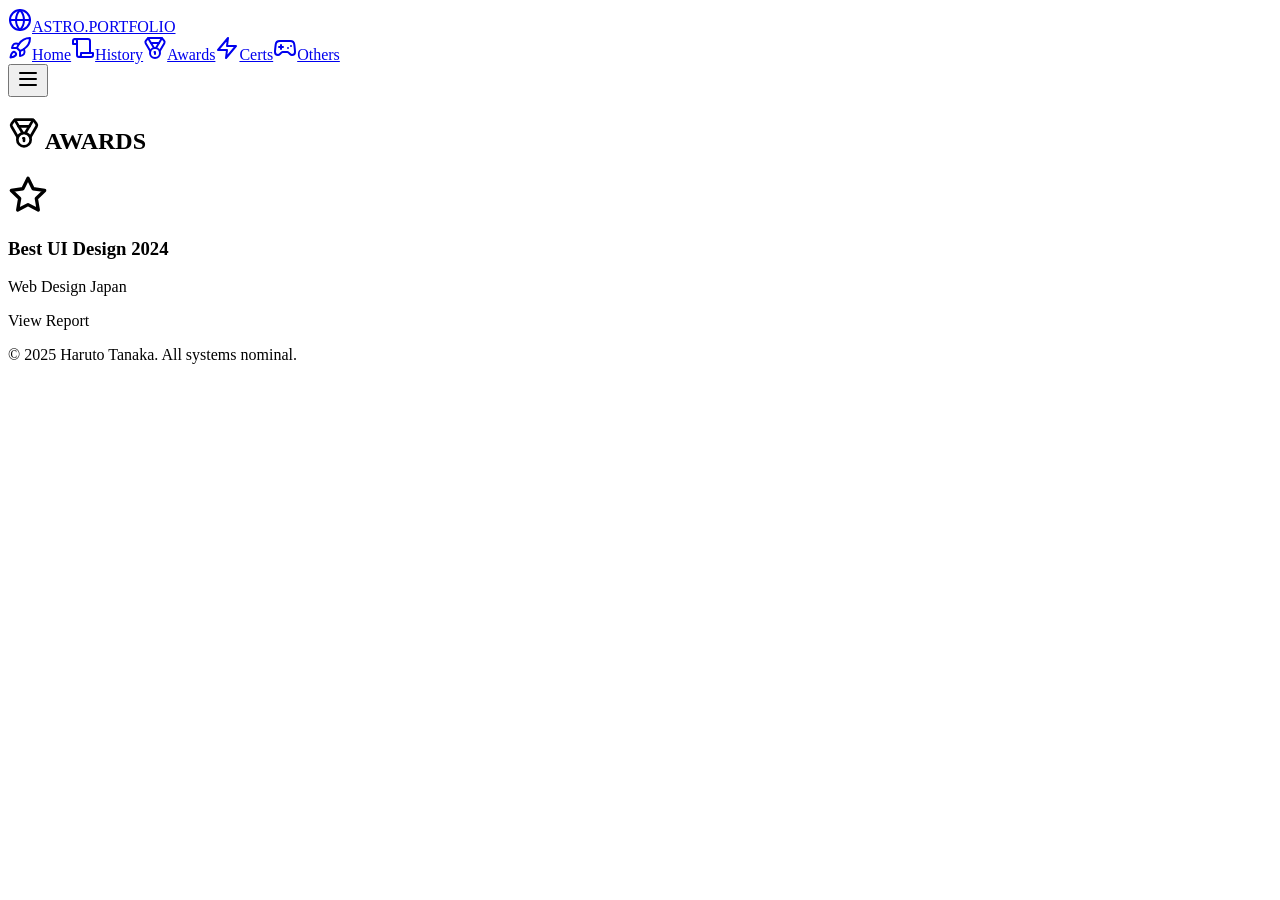
==== commit 58274992: "Updates" ====
--- a/awards/index.html
+++ b/awards/index.html
@@ -1,2 +1,2 @@
-<!DOCTYPE html><html lang="ja"> <head><meta charset="UTF-8"><meta name="description" content="Astro Portfolio Space Theme"><meta name="viewport" content="width=device-width"><link rel="icon" type="image/svg+xml" href="/favicon.svg"><meta name="generator" content="Astro v4.16.19"><title>Awards | Haruto Tanaka Portfolio</title><!-- Google Fonts読み込み --><link rel="preconnect" href="https://fonts.googleapis.com"><link rel="preconnect" href="https://fonts.gstatic.com" crossorigin><link href="https://fonts.googleapis.com/css2?family=Space+Grotesk:wght@300;500;700&family=Zen+Kaku+Gothic+New:wght@400;500;700&display=swap" rel="stylesheet"><link rel="stylesheet" href="/_astro/awards.BRty1vWZ.css"></head> <body class="bg-slate-900 text-slate-200 font-sans selection:bg-cyan-500/30"> <!-- 背景の星空（クライアントサイドのみで実行） --> <style>astro-island,astro-slot,astro-static-slot{display:contents}</style><script>(()=>{var e=async t=>{await(await t())()};(self.Astro||(self.Astro={})).only=e;window.dispatchEvent(new Event("astro:only"));})();;(()=>{var A=Object.defineProperty;var g=(i,o,a)=>o in i?A(i,o,{enumerable:!0,configurable:!0,writable:!0,value:a}):i[o]=a;var d=(i,o,a)=>g(i,typeof o!="symbol"?o+"":o,a);{let i={0:t=>m(t),1:t=>a(t),2:t=>new RegExp(t),3:t=>new Date(t),4:t=>new Map(a(t)),5:t=>new Set(a(t)),6:t=>BigInt(t),7:t=>new URL(t),8:t=>new Uint8Array(t),9:t=>new Uint16Array(t),10:t=>new Uint32Array(t),11:t=>1/0*t},o=t=>{let[l,e]=t;return l in i?i[l](e):void 0},a=t=>t.map(o),m=t=>typeof t!="object"||t===null?t:Object.fromEntries(Object.entries(t).map(([l,e])=>[l,o(e)]));class y extends HTMLElement{constructor(){super(...arguments);d(this,"Component");d(this,"hydrator");d(this,"hydrate",async()=>{var b;if(!this.hydrator||!this.isConnected)return;let e=(b=this.parentElement)==null?void 0:b.closest("astro-island[ssr]");if(e){e.addEventListener("astro:hydrate",this.hydrate,{once:!0});return}let c=this.querySelectorAll("astro-slot"),n={},h=this.querySelectorAll("template[data-astro-template]");for(let r of h){let s=r.closest(this.tagName);s!=null&&s.isSameNode(this)&&(n[r.getAttribute("data-astro-template")||"default"]=r.innerHTML,r.remove())}for(let r of c){let s=r.closest(this.tagName);s!=null&&s.isSameNode(this)&&(n[r.getAttribute("name")||"default"]=r.innerHTML)}let p;try{p=this.hasAttribute("props")?m(JSON.parse(this.getAttribute("props"))):{}}catch(r){let s=this.getAttribute("component-url")||"<unknown>",v=this.getAttribute("component-export");throw v&&(s+=` (export ${v})`),console.error(`[hydrate] Error parsing props for component ${s}`,this.getAttribute("props"),r),r}let u;await this.hydrator(this)(this.Component,p,n,{client:this.getAttribute("client")}),this.removeAttribute("ssr"),this.dispatchEvent(new CustomEvent("astro:hydrate"))});d(this,"unmount",()=>{this.isConnected||this.dispatchEvent(new CustomEvent("astro:unmount"))})}disconnectedCallback(){document.removeEventListener("astro:after-swap",this.unmount),document.addEventListener("astro:after-swap",this.unmount,{once:!0})}connectedCallback(){if(!this.hasAttribute("await-children")||document.readyState==="interactive"||document.readyState==="complete")this.childrenConnectedCallback();else{let e=()=>{document.removeEventListener("DOMContentLoaded",e),c.disconnect(),this.childrenConnectedCallback()},c=new MutationObserver(()=>{var n;((n=this.lastChild)==null?void 0:n.nodeType)===Node.COMMENT_NODE&&this.lastChild.nodeValue==="astro:end"&&(this.lastChild.remove(),e())});c.observe(this,{childList:!0}),document.addEventListener("DOMContentLoaded",e)}}async childrenConnectedCallback(){let e=this.getAttribute("before-hydration-url");e&&await import(e),this.start()}async start(){let e=JSON.parse(this.getAttribute("opts")),c=this.getAttribute("client");if(Astro[c]===void 0){window.addEventListener(`astro:${c}`,()=>this.start(),{once:!0});return}try{await Astro[c](async()=>{let n=this.getAttribute("renderer-url"),[h,{default:p}]=await Promise.all([import(this.getAttribute("component-url")),n?import(n):()=>()=>{}]),u=this.getAttribute("component-export")||"default";if(!u.includes("."))this.Component=h[u];else{this.Component=h;for(let f of u.split("."))this.Component=this.Component[f]}return this.hydrator=p,this.hydrate},e,this)}catch(n){console.error(`[astro-island] Error hydrating ${this.getAttribute("component-url")}`,n)}}attributeChangedCallback(){this.hydrate()}}d(y,"observedAttributes",["props"]),customElements.get("astro-island")||customElements.define("astro-island",y)}})();</script><astro-island uid="NK5T9" component-url="/_astro/StarField.BER7_CDc.js" component-export="default" renderer-url="/_astro/client.i2PwhOJ4.js" props="{}" ssr="" client="only" opts="{&quot;name&quot;:&quot;StarField&quot;,&quot;value&quot;:&quot;react&quot;}"></astro-island> <!-- ナビゲーションメニュー --> <script>(()=>{var e=async t=>{await(await t())()};(self.Astro||(self.Astro={})).load=e;window.dispatchEvent(new Event("astro:load"));})();</script><astro-island uid="2pfwd7" prefix="r2" component-url="/_astro/Navigation.-AkvYKxe.js" component-export="default" renderer-url="/_astro/client.i2PwhOJ4.js" props="{&quot;currentPath&quot;:[0,&quot;/awards/&quot;]}" ssr="" client="load" opts="{&quot;name&quot;:&quot;Navigation&quot;,&quot;value&quot;:true}" await-children=""><nav class="fixed top-0 w-full z-50 border-b border-cyan-500/20 bg-slate-900/80 backdrop-blur-md"><div class="max-w-6xl mx-auto px-4"><div class="flex justify-between items-center h-16"><a href="/" class="flex items-center space-x-2 text-cyan-400 font-bold text-xl hover:text-cyan-300 transition group"><svg xmlns="http://www.w3.org/2000/svg" width="24" height="24" viewBox="0 0 24 24" fill="none" stroke="currentColor" stroke-width="2" stroke-linecap="round" stroke-linejoin="round" class="lucide lucide-globe w-6 h-6 group-hover:animate-spin-slow"><circle cx="12" cy="12" r="10"></circle><path d="M12 2a14.5 14.5 0 0 0 0 20 14.5 14.5 0 0 0 0-20"></path><path d="M2 12h20"></path></svg><span class="tracking-widest font-display">ASTRO.PORTFOLIO</span></a><div class="hidden md:flex space-x-2 lg:space-x-4"><a href="/" class="flex items-center space-x-2 px-3 lg:px-4 py-2 rounded-full transition-all duration-300 text-sm font-medium text-slate-300 hover:text-cyan-400 hover:bg-white/5"><svg xmlns="http://www.w3.org/2000/svg" width="24" height="24" viewBox="0 0 24 24" fill="none" stroke="currentColor" stroke-width="2" stroke-linecap="round" stroke-linejoin="round" class="lucide lucide-rocket w-4 h-4"><path d="M4.5 16.5c-1.5 1.26-2 5-2 5s3.74-.5 5-2c.71-.84.7-2.13-.09-2.91a2.18 2.18 0 0 0-2.91-.09z"></path><path d="m12 15-3-3a22 22 0 0 1 2-3.95A12.88 12.88 0 0 1 22 2c0 2.72-.78 7.5-6 11a22.35 22.35 0 0 1-4 2z"></path><path d="M9 12H4s.55-3.03 2-4c1.62-1.08 5 0 5 0"></path><path d="M12 15v5s3.03-.55 4-2c1.08-1.62 0-5 0-5"></path></svg><span>Home</span></a><a href="/history" class="flex items-center space-x-2 px-3 lg:px-4 py-2 rounded-full transition-all duration-300 text-sm font-medium text-slate-300 hover:text-cyan-400 hover:bg-white/5"><svg xmlns="http://www.w3.org/2000/svg" width="24" height="24" viewBox="0 0 24 24" fill="none" stroke="currentColor" stroke-width="2" stroke-linecap="round" stroke-linejoin="round" class="lucide lucide-scroll w-4 h-4"><path d="M8 21h12a2 2 0 0 0 2-2v-2H10v2a2 2 0 1 1-4 0V5a2 2 0 1 0-4 0v3h4"></path><path d="M19 17V5a2 2 0 0 0-2-2H4"></path></svg><span>History</span></a><a href="/awards" class="flex items-center space-x-2 px-3 lg:px-4 py-2 rounded-full transition-all duration-300 text-sm font-medium text-slate-900 bg-cyan-400 shadow-[0_0_15px_rgba(34,211,238,0.6)] font-bold"><svg xmlns="http://www.w3.org/2000/svg" width="24" height="24" viewBox="0 0 24 24" fill="none" stroke="currentColor" stroke-width="2" stroke-linecap="round" stroke-linejoin="round" class="lucide lucide-medal w-4 h-4"><path d="M7.21 15 2.66 7.14a2 2 0 0 1 .13-2.2L4.4 2.8A2 2 0 0 1 6 2h12a2 2 0 0 1 1.6.8l1.6 2.14a2 2 0 0 1 .14 2.2L16.79 15"></path><path d="M11 12 5.12 2.2"></path><path d="m13 12 5.88-9.8"></path><path d="M8 7h8"></path><circle cx="12" cy="17" r="5"></circle><path d="M12 18v-2h-.5"></path></svg><span>Awards</span></a><a href="/certifications" class="flex items-center space-x-2 px-3 lg:px-4 py-2 rounded-full transition-all duration-300 text-sm font-medium text-slate-300 hover:text-cyan-400 hover:bg-white/5"><svg xmlns="http://www.w3.org/2000/svg" width="24" height="24" viewBox="0 0 24 24" fill="none" stroke="currentColor" stroke-width="2" stroke-linecap="round" stroke-linejoin="round" class="lucide lucide-zap w-4 h-4"><polygon points="13 2 3 14 12 14 11 22 21 10 12 10 13 2"></polygon></svg><span>Certs</span></a><a href="/others" class="flex items-center space-x-2 px-3 lg:px-4 py-2 rounded-full transition-all duration-300 text-sm font-medium text-slate-300 hover:text-cyan-400 hover:bg-white/5"><svg xmlns="http://www.w3.org/2000/svg" width="24" height="24" viewBox="0 0 24 24" fill="none" stroke="currentColor" stroke-width="2" stroke-linecap="round" stroke-linejoin="round" class="lucide lucide-gamepad2 w-4 h-4"><line x1="6" x2="10" y1="11" y2="11"></line><line x1="8" x2="8" y1="9" y2="13"></line><line x1="15" x2="15.01" y1="12" y2="12"></line><line x1="18" x2="18.01" y1="10" y2="10"></line><path d="M17.32 5H6.68a4 4 0 0 0-3.978 3.59c-.006.052-.01.101-.017.152C2.604 9.416 2 14.456 2 16a3 3 0 0 0 3 3c1 0 1.5-.5 2-1l1.414-1.414A2 2 0 0 1 9.828 16h4.344a2 2 0 0 1 1.414.586L17 18c.5.5 1 1 2 1a3 3 0 0 0 3-3c0-1.545-.604-6.584-.685-7.258-.007-.05-.011-.1-.017-.151A4 4 0 0 0 17.32 5z"></path></svg><span>Others</span></a></div><div class="md:hidden"><button class="text-cyan-400 p-2"><svg xmlns="http://www.w3.org/2000/svg" width="24" height="24" viewBox="0 0 24 24" fill="none" stroke="currentColor" stroke-width="2" stroke-linecap="round" stroke-linejoin="round" class="lucide lucide-menu "><line x1="4" x2="20" y1="12" y2="12"></line><line x1="4" x2="20" y1="6" y2="6"></line><line x1="4" x2="20" y1="18" y2="18"></line></svg></button></div></div></div></nav><!--astro:end--></astro-island> <!-- 各ページの内容がここに入る --> <main class="max-w-6xl mx-auto px-4 py-24 pb-32 min-h-screen">  <div class="animate-in fade-in duration-700"> <h2 class="text-3xl font-bold text-cyan-400 mb-8 flex items-center justify-center gap-3 font-display"> <svg xmlns="http://www.w3.org/2000/svg" width="32" height="32" viewBox="0 0 24 24" fill="none" stroke="currentColor" stroke-width="2" stroke-linecap="round" stroke-linejoin="round" class="lucide lucide-medal "><path d="M7.21 15 2.66 7.14a2 2 0 0 1 .13-2.2L4.4 2.8A2 2 0 0 1 6 2h12a2 2 0 0 1 1.6.8l1.6 2.14a2 2 0 0 1 .14 2.2L16.79 15"></path><path d="M11 12 5.12 2.2"></path><path d="m13 12 5.88-9.8"></path><path d="M8 7h8"></path><circle cx="12" cy="17" r="5"></circle><path d="M12 18v-2h-.5"></path></svg> AWARDS
-</h2> <astro-island uid="1qu7Jb" prefix="r1" component-url="/_astro/InteractiveGrid.C7GfG8JS.js" component-export="default" renderer-url="/_astro/client.i2PwhOJ4.js" props="{&quot;items&quot;:[1,[[0,{&quot;id&quot;:[0,&quot;awards1.md&quot;],&quot;slug&quot;:[0,&quot;awards1&quot;],&quot;body&quot;:[0,&quot;&lt;h1&gt;Best UI Design 2024 受賞&lt;/h1&gt;\n&lt;p&gt;国内最大級のデザインコンペティションにて、&lt;strong&gt;グランプリ&lt;/strong&gt;を受賞しました。&lt;/p&gt;\n&lt;h2&gt;評価されたポイント&lt;/h2&gt;\n&lt;p&gt;審査員からは以下の点を高く評価していただきました。&lt;/p&gt;\n&lt;ol&gt;\n&lt;li&gt;&lt;strong&gt;没入感&lt;/strong&gt;: スクロール連動アニメーションの滑らかさ&lt;/li&gt;\n&lt;li&gt;&lt;strong&gt;アクセシビリティ&lt;/strong&gt;: コントラスト比の確保とキーボード操作の快適さ&lt;/li&gt;\n&lt;li&gt;&lt;strong&gt;独創性&lt;/strong&gt;: 「宇宙」というテーマを既存の枠にとらわれない形で表現&lt;/li&gt;\n&lt;/ol&gt;\n&lt;blockquote&gt;\n&lt;p&gt;&amp;quot;まるで無重力空間にいるかのような浮遊感のあるUI&amp;quot; と評されました。&lt;/p&gt;\n&lt;/blockquote&gt;\n&quot;],&quot;collection&quot;:[0,&quot;awards&quot;],&quot;data&quot;:[0,{&quot;title&quot;:[0,&quot;Best UI Design 2024&quot;],&quot;org&quot;:[0,&quot;Web Design Japan&quot;],&quot;icon&quot;:[0,&quot;star&quot;],&quot;color&quot;:[0,&quot;text-yellow-400&quot;]}],&quot;render&quot;:[0,null]}]]],&quot;type&quot;:[0,&quot;awards&quot;]}" ssr="" client="load" opts="{&quot;name&quot;:&quot;InteractiveGrid&quot;,&quot;value&quot;:true}" await-children=""><div class="grid md:grid-cols-3 gap-6"><div class="bg-slate-800/40 backdrop-blur-md border border-cyan-500/20 rounded-xl p-6 shadow-xl cursor-pointer hover:bg-white/5 hover:border-cyan-400/40 hover:-translate-y-1 transition group flex flex-col items-center text-center active:scale-[0.98]"><div class="w-20 h-20 rounded-full bg-slate-900 border border-cyan-500/50 flex items-center justify-center mb-6 shadow-[0_0_20px_rgba(34,211,238,0.2)] group-hover:scale-110 transition duration-300"><svg xmlns="http://www.w3.org/2000/svg" width="40" height="40" viewBox="0 0 24 24" fill="none" stroke="currentColor" stroke-width="2" stroke-linecap="round" stroke-linejoin="round" class="lucide lucide-star text-yellow-400"><polygon points="12 2 15.09 8.26 22 9.27 17 14.14 18.18 21.02 12 17.77 5.82 21.02 7 14.14 2 9.27 8.91 8.26 12 2"></polygon></svg></div><h3 class="font-bold text-xl text-white mb-2 group-hover:text-cyan-200 transition">Best UI Design 2024</h3><p class="text-cyan-200/70">Web Design Japan</p><div class="mt-4 opacity-0 group-hover:opacity-100 transition-opacity text-xs text-slate-400 bg-slate-800/50 px-3 py-1 rounded-full border border-white/10">View Report</div></div></div><!--astro:end--></astro-island> </div>  </main> <footer class="fixed bottom-0 w-full bg-slate-900/80 backdrop-blur-md border-t border-cyan-500/20 py-4 text-center text-xs text-slate-500"> <p>© 2025 Haruto Tanaka. All systems nominal.</p> </footer> </body></html>+<!DOCTYPE html><html lang="ja"> <head><meta charset="UTF-8"><meta name="description" content="Astro Portfolio Space Theme"><meta name="viewport" content="width=device-width"><link rel="icon" type="image/svg+xml" href="/favicon.svg"><meta name="generator" content="Astro v4.16.19"><title>Awards | Haruto Tanaka Portfolio</title><!-- Google Fonts読み込み --><link rel="preconnect" href="https://fonts.googleapis.com"><link rel="preconnect" href="https://fonts.gstatic.com" crossorigin><link href="https://fonts.googleapis.com/css2?family=Space+Grotesk:wght@300;500;700&family=Zen+Kaku+Gothic+New:wght@400;500;700&display=swap" rel="stylesheet"><link rel="stylesheet" href="/portfolio/_astro/awards.BRty1vWZ.css"></head> <body class="bg-slate-900 text-slate-200 font-sans selection:bg-cyan-500/30"> <!-- 背景の星空（クライアントサイドのみで実行） --> <style>astro-island,astro-slot,astro-static-slot{display:contents}</style><script>(()=>{var e=async t=>{await(await t())()};(self.Astro||(self.Astro={})).only=e;window.dispatchEvent(new Event("astro:only"));})();;(()=>{var A=Object.defineProperty;var g=(i,o,a)=>o in i?A(i,o,{enumerable:!0,configurable:!0,writable:!0,value:a}):i[o]=a;var d=(i,o,a)=>g(i,typeof o!="symbol"?o+"":o,a);{let i={0:t=>m(t),1:t=>a(t),2:t=>new RegExp(t),3:t=>new Date(t),4:t=>new Map(a(t)),5:t=>new Set(a(t)),6:t=>BigInt(t),7:t=>new URL(t),8:t=>new Uint8Array(t),9:t=>new Uint16Array(t),10:t=>new Uint32Array(t),11:t=>1/0*t},o=t=>{let[l,e]=t;return l in i?i[l](e):void 0},a=t=>t.map(o),m=t=>typeof t!="object"||t===null?t:Object.fromEntries(Object.entries(t).map(([l,e])=>[l,o(e)]));class y extends HTMLElement{constructor(){super(...arguments);d(this,"Component");d(this,"hydrator");d(this,"hydrate",async()=>{var b;if(!this.hydrator||!this.isConnected)return;let e=(b=this.parentElement)==null?void 0:b.closest("astro-island[ssr]");if(e){e.addEventListener("astro:hydrate",this.hydrate,{once:!0});return}let c=this.querySelectorAll("astro-slot"),n={},h=this.querySelectorAll("template[data-astro-template]");for(let r of h){let s=r.closest(this.tagName);s!=null&&s.isSameNode(this)&&(n[r.getAttribute("data-astro-template")||"default"]=r.innerHTML,r.remove())}for(let r of c){let s=r.closest(this.tagName);s!=null&&s.isSameNode(this)&&(n[r.getAttribute("name")||"default"]=r.innerHTML)}let p;try{p=this.hasAttribute("props")?m(JSON.parse(this.getAttribute("props"))):{}}catch(r){let s=this.getAttribute("component-url")||"<unknown>",v=this.getAttribute("component-export");throw v&&(s+=` (export ${v})`),console.error(`[hydrate] Error parsing props for component ${s}`,this.getAttribute("props"),r),r}let u;await this.hydrator(this)(this.Component,p,n,{client:this.getAttribute("client")}),this.removeAttribute("ssr"),this.dispatchEvent(new CustomEvent("astro:hydrate"))});d(this,"unmount",()=>{this.isConnected||this.dispatchEvent(new CustomEvent("astro:unmount"))})}disconnectedCallback(){document.removeEventListener("astro:after-swap",this.unmount),document.addEventListener("astro:after-swap",this.unmount,{once:!0})}connectedCallback(){if(!this.hasAttribute("await-children")||document.readyState==="interactive"||document.readyState==="complete")this.childrenConnectedCallback();else{let e=()=>{document.removeEventListener("DOMContentLoaded",e),c.disconnect(),this.childrenConnectedCallback()},c=new MutationObserver(()=>{var n;((n=this.lastChild)==null?void 0:n.nodeType)===Node.COMMENT_NODE&&this.lastChild.nodeValue==="astro:end"&&(this.lastChild.remove(),e())});c.observe(this,{childList:!0}),document.addEventListener("DOMContentLoaded",e)}}async childrenConnectedCallback(){let e=this.getAttribute("before-hydration-url");e&&await import(e),this.start()}async start(){let e=JSON.parse(this.getAttribute("opts")),c=this.getAttribute("client");if(Astro[c]===void 0){window.addEventListener(`astro:${c}`,()=>this.start(),{once:!0});return}try{await Astro[c](async()=>{let n=this.getAttribute("renderer-url"),[h,{default:p}]=await Promise.all([import(this.getAttribute("component-url")),n?import(n):()=>()=>{}]),u=this.getAttribute("component-export")||"default";if(!u.includes("."))this.Component=h[u];else{this.Component=h;for(let f of u.split("."))this.Component=this.Component[f]}return this.hydrator=p,this.hydrate},e,this)}catch(n){console.error(`[astro-island] Error hydrating ${this.getAttribute("component-url")}`,n)}}attributeChangedCallback(){this.hydrate()}}d(y,"observedAttributes",["props"]),customElements.get("astro-island")||customElements.define("astro-island",y)}})();</script><astro-island uid="NK5T9" component-url="/portfolio/_astro/StarField.BER7_CDc.js" component-export="default" renderer-url="/portfolio/_astro/client.i2PwhOJ4.js" props="{}" ssr="" client="only" opts="{&quot;name&quot;:&quot;StarField&quot;,&quot;value&quot;:&quot;react&quot;}"></astro-island> <!-- ナビゲーションメニュー --> <script>(()=>{var e=async t=>{await(await t())()};(self.Astro||(self.Astro={})).load=e;window.dispatchEvent(new Event("astro:load"));})();</script><astro-island uid="1j4Bxm" prefix="r2" component-url="/portfolio/_astro/Navigation.-AkvYKxe.js" component-export="default" renderer-url="/portfolio/_astro/client.i2PwhOJ4.js" props="{&quot;currentPath&quot;:[0,&quot;/portfolio/awards/&quot;]}" ssr="" client="load" opts="{&quot;name&quot;:&quot;Navigation&quot;,&quot;value&quot;:true}" await-children=""><nav class="fixed top-0 w-full z-50 border-b border-cyan-500/20 bg-slate-900/80 backdrop-blur-md"><div class="max-w-6xl mx-auto px-4"><div class="flex justify-between items-center h-16"><a href="/" class="flex items-center space-x-2 text-cyan-400 font-bold text-xl hover:text-cyan-300 transition group"><svg xmlns="http://www.w3.org/2000/svg" width="24" height="24" viewBox="0 0 24 24" fill="none" stroke="currentColor" stroke-width="2" stroke-linecap="round" stroke-linejoin="round" class="lucide lucide-globe w-6 h-6 group-hover:animate-spin-slow"><circle cx="12" cy="12" r="10"></circle><path d="M12 2a14.5 14.5 0 0 0 0 20 14.5 14.5 0 0 0 0-20"></path><path d="M2 12h20"></path></svg><span class="tracking-widest font-display">ASTRO.PORTFOLIO</span></a><div class="hidden md:flex space-x-2 lg:space-x-4"><a href="/" class="flex items-center space-x-2 px-3 lg:px-4 py-2 rounded-full transition-all duration-300 text-sm font-medium text-slate-300 hover:text-cyan-400 hover:bg-white/5"><svg xmlns="http://www.w3.org/2000/svg" width="24" height="24" viewBox="0 0 24 24" fill="none" stroke="currentColor" stroke-width="2" stroke-linecap="round" stroke-linejoin="round" class="lucide lucide-rocket w-4 h-4"><path d="M4.5 16.5c-1.5 1.26-2 5-2 5s3.74-.5 5-2c.71-.84.7-2.13-.09-2.91a2.18 2.18 0 0 0-2.91-.09z"></path><path d="m12 15-3-3a22 22 0 0 1 2-3.95A12.88 12.88 0 0 1 22 2c0 2.72-.78 7.5-6 11a22.35 22.35 0 0 1-4 2z"></path><path d="M9 12H4s.55-3.03 2-4c1.62-1.08 5 0 5 0"></path><path d="M12 15v5s3.03-.55 4-2c1.08-1.62 0-5 0-5"></path></svg><span>Home</span></a><a href="/history" class="flex items-center space-x-2 px-3 lg:px-4 py-2 rounded-full transition-all duration-300 text-sm font-medium text-slate-300 hover:text-cyan-400 hover:bg-white/5"><svg xmlns="http://www.w3.org/2000/svg" width="24" height="24" viewBox="0 0 24 24" fill="none" stroke="currentColor" stroke-width="2" stroke-linecap="round" stroke-linejoin="round" class="lucide lucide-scroll w-4 h-4"><path d="M8 21h12a2 2 0 0 0 2-2v-2H10v2a2 2 0 1 1-4 0V5a2 2 0 1 0-4 0v3h4"></path><path d="M19 17V5a2 2 0 0 0-2-2H4"></path></svg><span>History</span></a><a href="/awards" class="flex items-center space-x-2 px-3 lg:px-4 py-2 rounded-full transition-all duration-300 text-sm font-medium text-slate-300 hover:text-cyan-400 hover:bg-white/5"><svg xmlns="http://www.w3.org/2000/svg" width="24" height="24" viewBox="0 0 24 24" fill="none" stroke="currentColor" stroke-width="2" stroke-linecap="round" stroke-linejoin="round" class="lucide lucide-medal w-4 h-4"><path d="M7.21 15 2.66 7.14a2 2 0 0 1 .13-2.2L4.4 2.8A2 2 0 0 1 6 2h12a2 2 0 0 1 1.6.8l1.6 2.14a2 2 0 0 1 .14 2.2L16.79 15"></path><path d="M11 12 5.12 2.2"></path><path d="m13 12 5.88-9.8"></path><path d="M8 7h8"></path><circle cx="12" cy="17" r="5"></circle><path d="M12 18v-2h-.5"></path></svg><span>Awards</span></a><a href="/certifications" class="flex items-center space-x-2 px-3 lg:px-4 py-2 rounded-full transition-all duration-300 text-sm font-medium text-slate-300 hover:text-cyan-400 hover:bg-white/5"><svg xmlns="http://www.w3.org/2000/svg" width="24" height="24" viewBox="0 0 24 24" fill="none" stroke="currentColor" stroke-width="2" stroke-linecap="round" stroke-linejoin="round" class="lucide lucide-zap w-4 h-4"><polygon points="13 2 3 14 12 14 11 22 21 10 12 10 13 2"></polygon></svg><span>Certs</span></a><a href="/others" class="flex items-center space-x-2 px-3 lg:px-4 py-2 rounded-full transition-all duration-300 text-sm font-medium text-slate-300 hover:text-cyan-400 hover:bg-white/5"><svg xmlns="http://www.w3.org/2000/svg" width="24" height="24" viewBox="0 0 24 24" fill="none" stroke="currentColor" stroke-width="2" stroke-linecap="round" stroke-linejoin="round" class="lucide lucide-gamepad2 w-4 h-4"><line x1="6" x2="10" y1="11" y2="11"></line><line x1="8" x2="8" y1="9" y2="13"></line><line x1="15" x2="15.01" y1="12" y2="12"></line><line x1="18" x2="18.01" y1="10" y2="10"></line><path d="M17.32 5H6.68a4 4 0 0 0-3.978 3.59c-.006.052-.01.101-.017.152C2.604 9.416 2 14.456 2 16a3 3 0 0 0 3 3c1 0 1.5-.5 2-1l1.414-1.414A2 2 0 0 1 9.828 16h4.344a2 2 0 0 1 1.414.586L17 18c.5.5 1 1 2 1a3 3 0 0 0 3-3c0-1.545-.604-6.584-.685-7.258-.007-.05-.011-.1-.017-.151A4 4 0 0 0 17.32 5z"></path></svg><span>Others</span></a></div><div class="md:hidden"><button class="text-cyan-400 p-2"><svg xmlns="http://www.w3.org/2000/svg" width="24" height="24" viewBox="0 0 24 24" fill="none" stroke="currentColor" stroke-width="2" stroke-linecap="round" stroke-linejoin="round" class="lucide lucide-menu "><line x1="4" x2="20" y1="12" y2="12"></line><line x1="4" x2="20" y1="6" y2="6"></line><line x1="4" x2="20" y1="18" y2="18"></line></svg></button></div></div></div></nav><!--astro:end--></astro-island> <!-- 各ページの内容がここに入る --> <main class="max-w-6xl mx-auto px-4 py-24 pb-32 min-h-screen">  <div class="animate-in fade-in duration-700"> <h2 class="text-3xl font-bold text-cyan-400 mb-8 flex items-center justify-center gap-3 font-display"> <svg xmlns="http://www.w3.org/2000/svg" width="32" height="32" viewBox="0 0 24 24" fill="none" stroke="currentColor" stroke-width="2" stroke-linecap="round" stroke-linejoin="round" class="lucide lucide-medal "><path d="M7.21 15 2.66 7.14a2 2 0 0 1 .13-2.2L4.4 2.8A2 2 0 0 1 6 2h12a2 2 0 0 1 1.6.8l1.6 2.14a2 2 0 0 1 .14 2.2L16.79 15"></path><path d="M11 12 5.12 2.2"></path><path d="m13 12 5.88-9.8"></path><path d="M8 7h8"></path><circle cx="12" cy="17" r="5"></circle><path d="M12 18v-2h-.5"></path></svg> AWARDS
+</h2> <astro-island uid="1qu7Jb" prefix="r1" component-url="/portfolio/_astro/InteractiveGrid.C7GfG8JS.js" component-export="default" renderer-url="/portfolio/_astro/client.i2PwhOJ4.js" props="{&quot;items&quot;:[1,[[0,{&quot;id&quot;:[0,&quot;awards1.md&quot;],&quot;slug&quot;:[0,&quot;awards1&quot;],&quot;body&quot;:[0,&quot;&lt;h1&gt;Best UI Design 2024 受賞&lt;/h1&gt;\n&lt;p&gt;国内最大級のデザインコンペティションにて、&lt;strong&gt;グランプリ&lt;/strong&gt;を受賞しました。&lt;/p&gt;\n&lt;h2&gt;評価されたポイント&lt;/h2&gt;\n&lt;p&gt;審査員からは以下の点を高く評価していただきました。&lt;/p&gt;\n&lt;ol&gt;\n&lt;li&gt;&lt;strong&gt;没入感&lt;/strong&gt;: スクロール連動アニメーションの滑らかさ&lt;/li&gt;\n&lt;li&gt;&lt;strong&gt;アクセシビリティ&lt;/strong&gt;: コントラスト比の確保とキーボード操作の快適さ&lt;/li&gt;\n&lt;li&gt;&lt;strong&gt;独創性&lt;/strong&gt;: 「宇宙」というテーマを既存の枠にとらわれない形で表現&lt;/li&gt;\n&lt;/ol&gt;\n&lt;blockquote&gt;\n&lt;p&gt;&amp;quot;まるで無重力空間にいるかのような浮遊感のあるUI&amp;quot; と評されました。&lt;/p&gt;\n&lt;/blockquote&gt;\n&quot;],&quot;collection&quot;:[0,&quot;awards&quot;],&quot;data&quot;:[0,{&quot;title&quot;:[0,&quot;Best UI Design 2024&quot;],&quot;org&quot;:[0,&quot;Web Design Japan&quot;],&quot;icon&quot;:[0,&quot;star&quot;],&quot;color&quot;:[0,&quot;text-yellow-400&quot;]}],&quot;render&quot;:[0,null]}]]],&quot;type&quot;:[0,&quot;awards&quot;]}" ssr="" client="load" opts="{&quot;name&quot;:&quot;InteractiveGrid&quot;,&quot;value&quot;:true}" await-children=""><div class="grid md:grid-cols-3 gap-6"><div class="bg-slate-800/40 backdrop-blur-md border border-cyan-500/20 rounded-xl p-6 shadow-xl cursor-pointer hover:bg-white/5 hover:border-cyan-400/40 hover:-translate-y-1 transition group flex flex-col items-center text-center active:scale-[0.98]"><div class="w-20 h-20 rounded-full bg-slate-900 border border-cyan-500/50 flex items-center justify-center mb-6 shadow-[0_0_20px_rgba(34,211,238,0.2)] group-hover:scale-110 transition duration-300"><svg xmlns="http://www.w3.org/2000/svg" width="40" height="40" viewBox="0 0 24 24" fill="none" stroke="currentColor" stroke-width="2" stroke-linecap="round" stroke-linejoin="round" class="lucide lucide-star text-yellow-400"><polygon points="12 2 15.09 8.26 22 9.27 17 14.14 18.18 21.02 12 17.77 5.82 21.02 7 14.14 2 9.27 8.91 8.26 12 2"></polygon></svg></div><h3 class="font-bold text-xl text-white mb-2 group-hover:text-cyan-200 transition">Best UI Design 2024</h3><p class="text-cyan-200/70">Web Design Japan</p><div class="mt-4 opacity-0 group-hover:opacity-100 transition-opacity text-xs text-slate-400 bg-slate-800/50 px-3 py-1 rounded-full border border-white/10">View Report</div></div></div><!--astro:end--></astro-island> </div>  </main> <footer class="fixed bottom-0 w-full bg-slate-900/80 backdrop-blur-md border-t border-cyan-500/20 py-4 text-center text-xs text-slate-500"> <p>© 2025 Haruto Tanaka. All systems nominal.</p> </footer> </body></html>
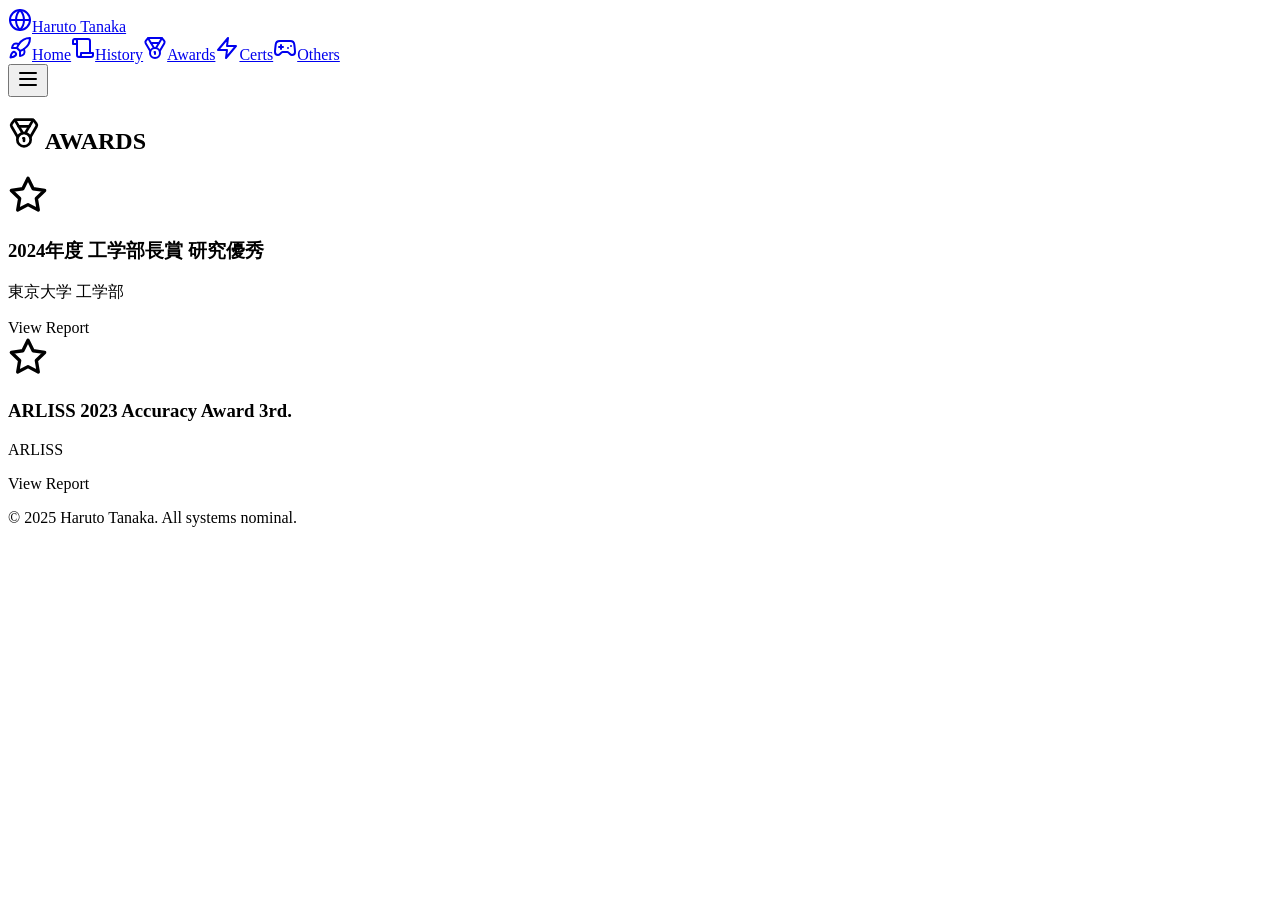
==== commit 2792687d: "Updates" ====
--- a/awards/index.html
+++ b/awards/index.html
@@ -1,2 +1,2 @@
-<!DOCTYPE html><html lang="ja"> <head><meta charset="UTF-8"><meta name="description" content="Astro Portfolio Space Theme"><meta name="viewport" content="width=device-width"><link rel="icon" type="image/svg+xml" href="/favicon.svg"><meta name="generator" content="Astro v4.16.19"><title>Awards | Haruto Tanaka Portfolio</title><!-- Google Fonts読み込み --><link rel="preconnect" href="https://fonts.googleapis.com"><link rel="preconnect" href="https://fonts.gstatic.com" crossorigin><link href="https://fonts.googleapis.com/css2?family=Space+Grotesk:wght@300;500;700&family=Zen+Kaku+Gothic+New:wght@400;500;700&display=swap" rel="stylesheet"><link rel="stylesheet" href="/portfolio/_astro/awards.BRty1vWZ.css"></head> <body class="bg-slate-900 text-slate-200 font-sans selection:bg-cyan-500/30"> <!-- 背景の星空（クライアントサイドのみで実行） --> <style>astro-island,astro-slot,astro-static-slot{display:contents}</style><script>(()=>{var e=async t=>{await(await t())()};(self.Astro||(self.Astro={})).only=e;window.dispatchEvent(new Event("astro:only"));})();;(()=>{var A=Object.defineProperty;var g=(i,o,a)=>o in i?A(i,o,{enumerable:!0,configurable:!0,writable:!0,value:a}):i[o]=a;var d=(i,o,a)=>g(i,typeof o!="symbol"?o+"":o,a);{let i={0:t=>m(t),1:t=>a(t),2:t=>new RegExp(t),3:t=>new Date(t),4:t=>new Map(a(t)),5:t=>new Set(a(t)),6:t=>BigInt(t),7:t=>new URL(t),8:t=>new Uint8Array(t),9:t=>new Uint16Array(t),10:t=>new Uint32Array(t),11:t=>1/0*t},o=t=>{let[l,e]=t;return l in i?i[l](e):void 0},a=t=>t.map(o),m=t=>typeof t!="object"||t===null?t:Object.fromEntries(Object.entries(t).map(([l,e])=>[l,o(e)]));class y extends HTMLElement{constructor(){super(...arguments);d(this,"Component");d(this,"hydrator");d(this,"hydrate",async()=>{var b;if(!this.hydrator||!this.isConnected)return;let e=(b=this.parentElement)==null?void 0:b.closest("astro-island[ssr]");if(e){e.addEventListener("astro:hydrate",this.hydrate,{once:!0});return}let c=this.querySelectorAll("astro-slot"),n={},h=this.querySelectorAll("template[data-astro-template]");for(let r of h){let s=r.closest(this.tagName);s!=null&&s.isSameNode(this)&&(n[r.getAttribute("data-astro-template")||"default"]=r.innerHTML,r.remove())}for(let r of c){let s=r.closest(this.tagName);s!=null&&s.isSameNode(this)&&(n[r.getAttribute("name")||"default"]=r.innerHTML)}let p;try{p=this.hasAttribute("props")?m(JSON.parse(this.getAttribute("props"))):{}}catch(r){let s=this.getAttribute("component-url")||"<unknown>",v=this.getAttribute("component-export");throw v&&(s+=` (export ${v})`),console.error(`[hydrate] Error parsing props for component ${s}`,this.getAttribute("props"),r),r}let u;await this.hydrator(this)(this.Component,p,n,{client:this.getAttribute("client")}),this.removeAttribute("ssr"),this.dispatchEvent(new CustomEvent("astro:hydrate"))});d(this,"unmount",()=>{this.isConnected||this.dispatchEvent(new CustomEvent("astro:unmount"))})}disconnectedCallback(){document.removeEventListener("astro:after-swap",this.unmount),document.addEventListener("astro:after-swap",this.unmount,{once:!0})}connectedCallback(){if(!this.hasAttribute("await-children")||document.readyState==="interactive"||document.readyState==="complete")this.childrenConnectedCallback();else{let e=()=>{document.removeEventListener("DOMContentLoaded",e),c.disconnect(),this.childrenConnectedCallback()},c=new MutationObserver(()=>{var n;((n=this.lastChild)==null?void 0:n.nodeType)===Node.COMMENT_NODE&&this.lastChild.nodeValue==="astro:end"&&(this.lastChild.remove(),e())});c.observe(this,{childList:!0}),document.addEventListener("DOMContentLoaded",e)}}async childrenConnectedCallback(){let e=this.getAttribute("before-hydration-url");e&&await import(e),this.start()}async start(){let e=JSON.parse(this.getAttribute("opts")),c=this.getAttribute("client");if(Astro[c]===void 0){window.addEventListener(`astro:${c}`,()=>this.start(),{once:!0});return}try{await Astro[c](async()=>{let n=this.getAttribute("renderer-url"),[h,{default:p}]=await Promise.all([import(this.getAttribute("component-url")),n?import(n):()=>()=>{}]),u=this.getAttribute("component-export")||"default";if(!u.includes("."))this.Component=h[u];else{this.Component=h;for(let f of u.split("."))this.Component=this.Component[f]}return this.hydrator=p,this.hydrate},e,this)}catch(n){console.error(`[astro-island] Error hydrating ${this.getAttribute("component-url")}`,n)}}attributeChangedCallback(){this.hydrate()}}d(y,"observedAttributes",["props"]),customElements.get("astro-island")||customElements.define("astro-island",y)}})();</script><astro-island uid="NK5T9" component-url="/portfolio/_astro/StarField.BER7_CDc.js" component-export="default" renderer-url="/portfolio/_astro/client.i2PwhOJ4.js" props="{}" ssr="" client="only" opts="{&quot;name&quot;:&quot;StarField&quot;,&quot;value&quot;:&quot;react&quot;}"></astro-island> <!-- ナビゲーションメニュー --> <script>(()=>{var e=async t=>{await(await t())()};(self.Astro||(self.Astro={})).load=e;window.dispatchEvent(new Event("astro:load"));})();</script><astro-island uid="1j4Bxm" prefix="r2" component-url="/portfolio/_astro/Navigation.-AkvYKxe.js" component-export="default" renderer-url="/portfolio/_astro/client.i2PwhOJ4.js" props="{&quot;currentPath&quot;:[0,&quot;/portfolio/awards/&quot;]}" ssr="" client="load" opts="{&quot;name&quot;:&quot;Navigation&quot;,&quot;value&quot;:true}" await-children=""><nav class="fixed top-0 w-full z-50 border-b border-cyan-500/20 bg-slate-900/80 backdrop-blur-md"><div class="max-w-6xl mx-auto px-4"><div class="flex justify-between items-center h-16"><a href="/" class="flex items-center space-x-2 text-cyan-400 font-bold text-xl hover:text-cyan-300 transition group"><svg xmlns="http://www.w3.org/2000/svg" width="24" height="24" viewBox="0 0 24 24" fill="none" stroke="currentColor" stroke-width="2" stroke-linecap="round" stroke-linejoin="round" class="lucide lucide-globe w-6 h-6 group-hover:animate-spin-slow"><circle cx="12" cy="12" r="10"></circle><path d="M12 2a14.5 14.5 0 0 0 0 20 14.5 14.5 0 0 0 0-20"></path><path d="M2 12h20"></path></svg><span class="tracking-widest font-display">ASTRO.PORTFOLIO</span></a><div class="hidden md:flex space-x-2 lg:space-x-4"><a href="/" class="flex items-center space-x-2 px-3 lg:px-4 py-2 rounded-full transition-all duration-300 text-sm font-medium text-slate-300 hover:text-cyan-400 hover:bg-white/5"><svg xmlns="http://www.w3.org/2000/svg" width="24" height="24" viewBox="0 0 24 24" fill="none" stroke="currentColor" stroke-width="2" stroke-linecap="round" stroke-linejoin="round" class="lucide lucide-rocket w-4 h-4"><path d="M4.5 16.5c-1.5 1.26-2 5-2 5s3.74-.5 5-2c.71-.84.7-2.13-.09-2.91a2.18 2.18 0 0 0-2.91-.09z"></path><path d="m12 15-3-3a22 22 0 0 1 2-3.95A12.88 12.88 0 0 1 22 2c0 2.72-.78 7.5-6 11a22.35 22.35 0 0 1-4 2z"></path><path d="M9 12H4s.55-3.03 2-4c1.62-1.08 5 0 5 0"></path><path d="M12 15v5s3.03-.55 4-2c1.08-1.62 0-5 0-5"></path></svg><span>Home</span></a><a href="/history" class="flex items-center space-x-2 px-3 lg:px-4 py-2 rounded-full transition-all duration-300 text-sm font-medium text-slate-300 hover:text-cyan-400 hover:bg-white/5"><svg xmlns="http://www.w3.org/2000/svg" width="24" height="24" viewBox="0 0 24 24" fill="none" stroke="currentColor" stroke-width="2" stroke-linecap="round" stroke-linejoin="round" class="lucide lucide-scroll w-4 h-4"><path d="M8 21h12a2 2 0 0 0 2-2v-2H10v2a2 2 0 1 1-4 0V5a2 2 0 1 0-4 0v3h4"></path><path d="M19 17V5a2 2 0 0 0-2-2H4"></path></svg><span>History</span></a><a href="/awards" class="flex items-center space-x-2 px-3 lg:px-4 py-2 rounded-full transition-all duration-300 text-sm font-medium text-slate-300 hover:text-cyan-400 hover:bg-white/5"><svg xmlns="http://www.w3.org/2000/svg" width="24" height="24" viewBox="0 0 24 24" fill="none" stroke="currentColor" stroke-width="2" stroke-linecap="round" stroke-linejoin="round" class="lucide lucide-medal w-4 h-4"><path d="M7.21 15 2.66 7.14a2 2 0 0 1 .13-2.2L4.4 2.8A2 2 0 0 1 6 2h12a2 2 0 0 1 1.6.8l1.6 2.14a2 2 0 0 1 .14 2.2L16.79 15"></path><path d="M11 12 5.12 2.2"></path><path d="m13 12 5.88-9.8"></path><path d="M8 7h8"></path><circle cx="12" cy="17" r="5"></circle><path d="M12 18v-2h-.5"></path></svg><span>Awards</span></a><a href="/certifications" class="flex items-center space-x-2 px-3 lg:px-4 py-2 rounded-full transition-all duration-300 text-sm font-medium text-slate-300 hover:text-cyan-400 hover:bg-white/5"><svg xmlns="http://www.w3.org/2000/svg" width="24" height="24" viewBox="0 0 24 24" fill="none" stroke="currentColor" stroke-width="2" stroke-linecap="round" stroke-linejoin="round" class="lucide lucide-zap w-4 h-4"><polygon points="13 2 3 14 12 14 11 22 21 10 12 10 13 2"></polygon></svg><span>Certs</span></a><a href="/others" class="flex items-center space-x-2 px-3 lg:px-4 py-2 rounded-full transition-all duration-300 text-sm font-medium text-slate-300 hover:text-cyan-400 hover:bg-white/5"><svg xmlns="http://www.w3.org/2000/svg" width="24" height="24" viewBox="0 0 24 24" fill="none" stroke="currentColor" stroke-width="2" stroke-linecap="round" stroke-linejoin="round" class="lucide lucide-gamepad2 w-4 h-4"><line x1="6" x2="10" y1="11" y2="11"></line><line x1="8" x2="8" y1="9" y2="13"></line><line x1="15" x2="15.01" y1="12" y2="12"></line><line x1="18" x2="18.01" y1="10" y2="10"></line><path d="M17.32 5H6.68a4 4 0 0 0-3.978 3.59c-.006.052-.01.101-.017.152C2.604 9.416 2 14.456 2 16a3 3 0 0 0 3 3c1 0 1.5-.5 2-1l1.414-1.414A2 2 0 0 1 9.828 16h4.344a2 2 0 0 1 1.414.586L17 18c.5.5 1 1 2 1a3 3 0 0 0 3-3c0-1.545-.604-6.584-.685-7.258-.007-.05-.011-.1-.017-.151A4 4 0 0 0 17.32 5z"></path></svg><span>Others</span></a></div><div class="md:hidden"><button class="text-cyan-400 p-2"><svg xmlns="http://www.w3.org/2000/svg" width="24" height="24" viewBox="0 0 24 24" fill="none" stroke="currentColor" stroke-width="2" stroke-linecap="round" stroke-linejoin="round" class="lucide lucide-menu "><line x1="4" x2="20" y1="12" y2="12"></line><line x1="4" x2="20" y1="6" y2="6"></line><line x1="4" x2="20" y1="18" y2="18"></line></svg></button></div></div></div></nav><!--astro:end--></astro-island> <!-- 各ページの内容がここに入る --> <main class="max-w-6xl mx-auto px-4 py-24 pb-32 min-h-screen">  <div class="animate-in fade-in duration-700"> <h2 class="text-3xl font-bold text-cyan-400 mb-8 flex items-center justify-center gap-3 font-display"> <svg xmlns="http://www.w3.org/2000/svg" width="32" height="32" viewBox="0 0 24 24" fill="none" stroke="currentColor" stroke-width="2" stroke-linecap="round" stroke-linejoin="round" class="lucide lucide-medal "><path d="M7.21 15 2.66 7.14a2 2 0 0 1 .13-2.2L4.4 2.8A2 2 0 0 1 6 2h12a2 2 0 0 1 1.6.8l1.6 2.14a2 2 0 0 1 .14 2.2L16.79 15"></path><path d="M11 12 5.12 2.2"></path><path d="m13 12 5.88-9.8"></path><path d="M8 7h8"></path><circle cx="12" cy="17" r="5"></circle><path d="M12 18v-2h-.5"></path></svg> AWARDS
-</h2> <astro-island uid="1qu7Jb" prefix="r1" component-url="/portfolio/_astro/InteractiveGrid.C7GfG8JS.js" component-export="default" renderer-url="/portfolio/_astro/client.i2PwhOJ4.js" props="{&quot;items&quot;:[1,[[0,{&quot;id&quot;:[0,&quot;awards1.md&quot;],&quot;slug&quot;:[0,&quot;awards1&quot;],&quot;body&quot;:[0,&quot;&lt;h1&gt;Best UI Design 2024 受賞&lt;/h1&gt;\n&lt;p&gt;国内最大級のデザインコンペティションにて、&lt;strong&gt;グランプリ&lt;/strong&gt;を受賞しました。&lt;/p&gt;\n&lt;h2&gt;評価されたポイント&lt;/h2&gt;\n&lt;p&gt;審査員からは以下の点を高く評価していただきました。&lt;/p&gt;\n&lt;ol&gt;\n&lt;li&gt;&lt;strong&gt;没入感&lt;/strong&gt;: スクロール連動アニメーションの滑らかさ&lt;/li&gt;\n&lt;li&gt;&lt;strong&gt;アクセシビリティ&lt;/strong&gt;: コントラスト比の確保とキーボード操作の快適さ&lt;/li&gt;\n&lt;li&gt;&lt;strong&gt;独創性&lt;/strong&gt;: 「宇宙」というテーマを既存の枠にとらわれない形で表現&lt;/li&gt;\n&lt;/ol&gt;\n&lt;blockquote&gt;\n&lt;p&gt;&amp;quot;まるで無重力空間にいるかのような浮遊感のあるUI&amp;quot; と評されました。&lt;/p&gt;\n&lt;/blockquote&gt;\n&quot;],&quot;collection&quot;:[0,&quot;awards&quot;],&quot;data&quot;:[0,{&quot;title&quot;:[0,&quot;Best UI Design 2024&quot;],&quot;org&quot;:[0,&quot;Web Design Japan&quot;],&quot;icon&quot;:[0,&quot;star&quot;],&quot;color&quot;:[0,&quot;text-yellow-400&quot;]}],&quot;render&quot;:[0,null]}]]],&quot;type&quot;:[0,&quot;awards&quot;]}" ssr="" client="load" opts="{&quot;name&quot;:&quot;InteractiveGrid&quot;,&quot;value&quot;:true}" await-children=""><div class="grid md:grid-cols-3 gap-6"><div class="bg-slate-800/40 backdrop-blur-md border border-cyan-500/20 rounded-xl p-6 shadow-xl cursor-pointer hover:bg-white/5 hover:border-cyan-400/40 hover:-translate-y-1 transition group flex flex-col items-center text-center active:scale-[0.98]"><div class="w-20 h-20 rounded-full bg-slate-900 border border-cyan-500/50 flex items-center justify-center mb-6 shadow-[0_0_20px_rgba(34,211,238,0.2)] group-hover:scale-110 transition duration-300"><svg xmlns="http://www.w3.org/2000/svg" width="40" height="40" viewBox="0 0 24 24" fill="none" stroke="currentColor" stroke-width="2" stroke-linecap="round" stroke-linejoin="round" class="lucide lucide-star text-yellow-400"><polygon points="12 2 15.09 8.26 22 9.27 17 14.14 18.18 21.02 12 17.77 5.82 21.02 7 14.14 2 9.27 8.91 8.26 12 2"></polygon></svg></div><h3 class="font-bold text-xl text-white mb-2 group-hover:text-cyan-200 transition">Best UI Design 2024</h3><p class="text-cyan-200/70">Web Design Japan</p><div class="mt-4 opacity-0 group-hover:opacity-100 transition-opacity text-xs text-slate-400 bg-slate-800/50 px-3 py-1 rounded-full border border-white/10">View Report</div></div></div><!--astro:end--></astro-island> </div>  </main> <footer class="fixed bottom-0 w-full bg-slate-900/80 backdrop-blur-md border-t border-cyan-500/20 py-4 text-center text-xs text-slate-500"> <p>© 2025 Haruto Tanaka. All systems nominal.</p> </footer> </body></html>+<!DOCTYPE html><html lang="ja"> <head><meta charset="UTF-8"><meta name="description" content="Astro Portfolio Space Theme"><meta name="viewport" content="width=device-width"><link rel="icon" type="image/svg+xml" href="/favicon.svg"><meta name="generator" content="Astro v4.16.19"><title>Awards | Haruto Tanaka Portfolio</title><!-- Google Fonts読み込み --><link rel="preconnect" href="https://fonts.googleapis.com"><link rel="preconnect" href="https://fonts.gstatic.com" crossorigin><link href="https://fonts.googleapis.com/css2?family=Space+Grotesk:wght@300;500;700&family=Zen+Kaku+Gothic+New:wght@400;500;700&display=swap" rel="stylesheet"><link rel="stylesheet" href="/portfolio/_astro/awards.DAdNQK4d.css"></head> <body class="bg-slate-900 text-slate-200 font-sans selection:bg-cyan-500/30"> <!-- 背景の星空（クライアントサイドのみで実行） --> <style>astro-island,astro-slot,astro-static-slot{display:contents}</style><script>(()=>{var e=async t=>{await(await t())()};(self.Astro||(self.Astro={})).only=e;window.dispatchEvent(new Event("astro:only"));})();;(()=>{var A=Object.defineProperty;var g=(i,o,a)=>o in i?A(i,o,{enumerable:!0,configurable:!0,writable:!0,value:a}):i[o]=a;var d=(i,o,a)=>g(i,typeof o!="symbol"?o+"":o,a);{let i={0:t=>m(t),1:t=>a(t),2:t=>new RegExp(t),3:t=>new Date(t),4:t=>new Map(a(t)),5:t=>new Set(a(t)),6:t=>BigInt(t),7:t=>new URL(t),8:t=>new Uint8Array(t),9:t=>new Uint16Array(t),10:t=>new Uint32Array(t),11:t=>1/0*t},o=t=>{let[l,e]=t;return l in i?i[l](e):void 0},a=t=>t.map(o),m=t=>typeof t!="object"||t===null?t:Object.fromEntries(Object.entries(t).map(([l,e])=>[l,o(e)]));class y extends HTMLElement{constructor(){super(...arguments);d(this,"Component");d(this,"hydrator");d(this,"hydrate",async()=>{var b;if(!this.hydrator||!this.isConnected)return;let e=(b=this.parentElement)==null?void 0:b.closest("astro-island[ssr]");if(e){e.addEventListener("astro:hydrate",this.hydrate,{once:!0});return}let c=this.querySelectorAll("astro-slot"),n={},h=this.querySelectorAll("template[data-astro-template]");for(let r of h){let s=r.closest(this.tagName);s!=null&&s.isSameNode(this)&&(n[r.getAttribute("data-astro-template")||"default"]=r.innerHTML,r.remove())}for(let r of c){let s=r.closest(this.tagName);s!=null&&s.isSameNode(this)&&(n[r.getAttribute("name")||"default"]=r.innerHTML)}let p;try{p=this.hasAttribute("props")?m(JSON.parse(this.getAttribute("props"))):{}}catch(r){let s=this.getAttribute("component-url")||"<unknown>",v=this.getAttribute("component-export");throw v&&(s+=` (export ${v})`),console.error(`[hydrate] Error parsing props for component ${s}`,this.getAttribute("props"),r),r}let u;await this.hydrator(this)(this.Component,p,n,{client:this.getAttribute("client")}),this.removeAttribute("ssr"),this.dispatchEvent(new CustomEvent("astro:hydrate"))});d(this,"unmount",()=>{this.isConnected||this.dispatchEvent(new CustomEvent("astro:unmount"))})}disconnectedCallback(){document.removeEventListener("astro:after-swap",this.unmount),document.addEventListener("astro:after-swap",this.unmount,{once:!0})}connectedCallback(){if(!this.hasAttribute("await-children")||document.readyState==="interactive"||document.readyState==="complete")this.childrenConnectedCallback();else{let e=()=>{document.removeEventListener("DOMContentLoaded",e),c.disconnect(),this.childrenConnectedCallback()},c=new MutationObserver(()=>{var n;((n=this.lastChild)==null?void 0:n.nodeType)===Node.COMMENT_NODE&&this.lastChild.nodeValue==="astro:end"&&(this.lastChild.remove(),e())});c.observe(this,{childList:!0}),document.addEventListener("DOMContentLoaded",e)}}async childrenConnectedCallback(){let e=this.getAttribute("before-hydration-url");e&&await import(e),this.start()}async start(){let e=JSON.parse(this.getAttribute("opts")),c=this.getAttribute("client");if(Astro[c]===void 0){window.addEventListener(`astro:${c}`,()=>this.start(),{once:!0});return}try{await Astro[c](async()=>{let n=this.getAttribute("renderer-url"),[h,{default:p}]=await Promise.all([import(this.getAttribute("component-url")),n?import(n):()=>()=>{}]),u=this.getAttribute("component-export")||"default";if(!u.includes("."))this.Component=h[u];else{this.Component=h;for(let f of u.split("."))this.Component=this.Component[f]}return this.hydrator=p,this.hydrate},e,this)}catch(n){console.error(`[astro-island] Error hydrating ${this.getAttribute("component-url")}`,n)}}attributeChangedCallback(){this.hydrate()}}d(y,"observedAttributes",["props"]),customElements.get("astro-island")||customElements.define("astro-island",y)}})();</script><astro-island uid="NK5T9" component-url="/portfolio/_astro/StarField.BER7_CDc.js" component-export="default" renderer-url="/portfolio/_astro/client.i2PwhOJ4.js" props="{}" ssr="" client="only" opts="{&quot;name&quot;:&quot;StarField&quot;,&quot;value&quot;:&quot;react&quot;}"></astro-island> <!-- ナビゲーションメニュー --> <script>(()=>{var e=async t=>{await(await t())()};(self.Astro||(self.Astro={})).load=e;window.dispatchEvent(new Event("astro:load"));})();</script><astro-island uid="Z2gsfcS" prefix="r2" component-url="/portfolio/_astro/Navigation.BKLd3MUd.js" component-export="default" renderer-url="/portfolio/_astro/client.i2PwhOJ4.js" props="{&quot;currentPath&quot;:[0,&quot;/portfolio/awards/&quot;]}" ssr="" client="load" opts="{&quot;name&quot;:&quot;Navigation&quot;,&quot;value&quot;:true}" await-children=""><nav class="fixed top-0 w-full z-50 border-b border-cyan-500/20 bg-slate-900/80 backdrop-blur-md"><div class="max-w-6xl mx-auto px-4"><div class="flex justify-between items-center h-16"><a href="/portfolio/" class="flex items-center space-x-2 text-cyan-400 font-bold text-xl hover:text-cyan-300 transition group"><svg xmlns="http://www.w3.org/2000/svg" width="24" height="24" viewBox="0 0 24 24" fill="none" stroke="currentColor" stroke-width="2" stroke-linecap="round" stroke-linejoin="round" class="lucide lucide-globe w-6 h-6 group-hover:animate-spin-slow"><circle cx="12" cy="12" r="10"></circle><path d="M12 2a14.5 14.5 0 0 0 0 20 14.5 14.5 0 0 0 0-20"></path><path d="M2 12h20"></path></svg><span class="tracking-widest font-display">Haruto Tanaka</span></a><div class="hidden md:flex space-x-2 lg:space-x-4"><a href="/portfolio/" class="flex items-center space-x-2 px-3 lg:px-4 py-2 rounded-full transition-all duration-300 text-sm font-medium text-slate-300 hover:text-cyan-400 hover:bg-white/5"><svg xmlns="http://www.w3.org/2000/svg" width="24" height="24" viewBox="0 0 24 24" fill="none" stroke="currentColor" stroke-width="2" stroke-linecap="round" stroke-linejoin="round" class="lucide lucide-rocket w-4 h-4"><path d="M4.5 16.5c-1.5 1.26-2 5-2 5s3.74-.5 5-2c.71-.84.7-2.13-.09-2.91a2.18 2.18 0 0 0-2.91-.09z"></path><path d="m12 15-3-3a22 22 0 0 1 2-3.95A12.88 12.88 0 0 1 22 2c0 2.72-.78 7.5-6 11a22.35 22.35 0 0 1-4 2z"></path><path d="M9 12H4s.55-3.03 2-4c1.62-1.08 5 0 5 0"></path><path d="M12 15v5s3.03-.55 4-2c1.08-1.62 0-5 0-5"></path></svg><span>Home</span></a><a href="/portfolio/history/" class="flex items-center space-x-2 px-3 lg:px-4 py-2 rounded-full transition-all duration-300 text-sm font-medium text-slate-300 hover:text-cyan-400 hover:bg-white/5"><svg xmlns="http://www.w3.org/2000/svg" width="24" height="24" viewBox="0 0 24 24" fill="none" stroke="currentColor" stroke-width="2" stroke-linecap="round" stroke-linejoin="round" class="lucide lucide-scroll w-4 h-4"><path d="M8 21h12a2 2 0 0 0 2-2v-2H10v2a2 2 0 1 1-4 0V5a2 2 0 1 0-4 0v3h4"></path><path d="M19 17V5a2 2 0 0 0-2-2H4"></path></svg><span>History</span></a><a href="/portfolio/awards/" class="flex items-center space-x-2 px-3 lg:px-4 py-2 rounded-full transition-all duration-300 text-sm font-medium text-slate-900 bg-cyan-400 shadow-[0_0_15px_rgba(34,211,238,0.6)] font-bold"><svg xmlns="http://www.w3.org/2000/svg" width="24" height="24" viewBox="0 0 24 24" fill="none" stroke="currentColor" stroke-width="2" stroke-linecap="round" stroke-linejoin="round" class="lucide lucide-medal w-4 h-4"><path d="M7.21 15 2.66 7.14a2 2 0 0 1 .13-2.2L4.4 2.8A2 2 0 0 1 6 2h12a2 2 0 0 1 1.6.8l1.6 2.14a2 2 0 0 1 .14 2.2L16.79 15"></path><path d="M11 12 5.12 2.2"></path><path d="m13 12 5.88-9.8"></path><path d="M8 7h8"></path><circle cx="12" cy="17" r="5"></circle><path d="M12 18v-2h-.5"></path></svg><span>Awards</span></a><a href="/portfolio/certifications/" class="flex items-center space-x-2 px-3 lg:px-4 py-2 rounded-full transition-all duration-300 text-sm font-medium text-slate-300 hover:text-cyan-400 hover:bg-white/5"><svg xmlns="http://www.w3.org/2000/svg" width="24" height="24" viewBox="0 0 24 24" fill="none" stroke="currentColor" stroke-width="2" stroke-linecap="round" stroke-linejoin="round" class="lucide lucide-zap w-4 h-4"><polygon points="13 2 3 14 12 14 11 22 21 10 12 10 13 2"></polygon></svg><span>Certs</span></a><a href="/portfolio/others/" class="flex items-center space-x-2 px-3 lg:px-4 py-2 rounded-full transition-all duration-300 text-sm font-medium text-slate-300 hover:text-cyan-400 hover:bg-white/5"><svg xmlns="http://www.w3.org/2000/svg" width="24" height="24" viewBox="0 0 24 24" fill="none" stroke="currentColor" stroke-width="2" stroke-linecap="round" stroke-linejoin="round" class="lucide lucide-gamepad2 w-4 h-4"><line x1="6" x2="10" y1="11" y2="11"></line><line x1="8" x2="8" y1="9" y2="13"></line><line x1="15" x2="15.01" y1="12" y2="12"></line><line x1="18" x2="18.01" y1="10" y2="10"></line><path d="M17.32 5H6.68a4 4 0 0 0-3.978 3.59c-.006.052-.01.101-.017.152C2.604 9.416 2 14.456 2 16a3 3 0 0 0 3 3c1 0 1.5-.5 2-1l1.414-1.414A2 2 0 0 1 9.828 16h4.344a2 2 0 0 1 1.414.586L17 18c.5.5 1 1 2 1a3 3 0 0 0 3-3c0-1.545-.604-6.584-.685-7.258-.007-.05-.011-.1-.017-.151A4 4 0 0 0 17.32 5z"></path></svg><span>Others</span></a></div><div class="md:hidden"><button class="text-cyan-400 p-2"><svg xmlns="http://www.w3.org/2000/svg" width="24" height="24" viewBox="0 0 24 24" fill="none" stroke="currentColor" stroke-width="2" stroke-linecap="round" stroke-linejoin="round" class="lucide lucide-menu "><line x1="4" x2="20" y1="12" y2="12"></line><line x1="4" x2="20" y1="6" y2="6"></line><line x1="4" x2="20" y1="18" y2="18"></line></svg></button></div></div></div></nav><!--astro:end--></astro-island> <!-- 各ページの内容がここに入る --> <main class="max-w-6xl mx-auto px-4 py-24 pb-32 min-h-screen">  <div class="animate-in fade-in duration-700"> <h2 class="text-3xl font-bold text-cyan-400 mb-8 flex items-center justify-center gap-3 font-display"> <svg xmlns="http://www.w3.org/2000/svg" width="32" height="32" viewBox="0 0 24 24" fill="none" stroke="currentColor" stroke-width="2" stroke-linecap="round" stroke-linejoin="round" class="lucide lucide-medal "><path d="M7.21 15 2.66 7.14a2 2 0 0 1 .13-2.2L4.4 2.8A2 2 0 0 1 6 2h12a2 2 0 0 1 1.6.8l1.6 2.14a2 2 0 0 1 .14 2.2L16.79 15"></path><path d="M11 12 5.12 2.2"></path><path d="m13 12 5.88-9.8"></path><path d="M8 7h8"></path><circle cx="12" cy="17" r="5"></circle><path d="M12 18v-2h-.5"></path></svg> AWARDS
+</h2> <astro-island uid="JccrX" prefix="r1" component-url="/portfolio/_astro/InteractiveGrid.C7GfG8JS.js" component-export="default" renderer-url="/portfolio/_astro/client.i2PwhOJ4.js" props="{&quot;items&quot;:[1,[[0,{&quot;id&quot;:[0,&quot;awards1.md&quot;],&quot;slug&quot;:[0,&quot;awards1&quot;],&quot;body&quot;:[0,&quot;&lt;h1&gt;工学部長賞 研究優秀&lt;/h1&gt;\n&lt;p&gt;「エンケラドスにおけるプルームダイナミクスの実験的研究」の\n研究の成果が認められ、\n東京大学 工学部長賞を受賞いたしました。&lt;/p&gt;\n&lt;h2&gt;リンク&lt;/h2&gt;\n&lt;p&gt;&lt;a href = \&quot;https://www.t.u-tokyo.ac.jp/topics/tp2025-03-31-004\&quot; target=\&quot;_blank\&quot;&gt;工学部長賞&lt;/a&gt;&lt;/p&gt;\n&quot;],&quot;collection&quot;:[0,&quot;awards&quot;],&quot;data&quot;:[0,{&quot;title&quot;:[0,&quot;2024年度 工学部長賞 研究優秀&quot;],&quot;org&quot;:[0,&quot;東京大学 工学部&quot;],&quot;icon&quot;:[0,&quot;star&quot;],&quot;color&quot;:[0,&quot;text-yellow-400&quot;]}],&quot;render&quot;:[0,null]}],[0,{&quot;id&quot;:[0,&quot;awards2.md&quot;],&quot;slug&quot;:[0,&quot;awards2&quot;],&quot;body&quot;:[0,&quot;&lt;h1&gt;ARLISS 2023&lt;/h1&gt;\n&lt;p&gt;2024年の4月ごろから、\nチームQueenBeeの一員としてドローン開発を行いました。\n私の担当は制御班チーフです。\n2023年9月11日～14日、アメリカネバダ州ブラックロック砂漠にて開催された大会ARLISSにおいて複数の賞を獲得いたしました。&lt;/p&gt;\n&lt;h2&gt;賞&lt;/h2&gt;\n&lt;p&gt;Accuracy Award 3位 &lt;br&gt;\nTechnical System Award 3位 &lt;br&gt;\nUNISEC Award 3位&lt;/p&gt;\n&lt;h2&gt;リンク&lt;/h2&gt;\n&lt;p&gt;&lt;a href = \&quot;https://unisec.jp/archives/10330\&quot; target=\&quot;_blank\&quot;&gt;ARLISS 2023 Result&lt;/a&gt;&lt;/p&gt;\n&quot;],&quot;collection&quot;:[0,&quot;awards&quot;],&quot;data&quot;:[0,{&quot;title&quot;:[0,&quot;ARLISS 2023 Accuracy Award 3rd.&quot;],&quot;org&quot;:[0,&quot;ARLISS&quot;],&quot;icon&quot;:[0,&quot;star&quot;],&quot;color&quot;:[0,&quot;text-yellow-400&quot;]}],&quot;render&quot;:[0,null]}]]],&quot;type&quot;:[0,&quot;awards&quot;]}" ssr="" client="load" opts="{&quot;name&quot;:&quot;InteractiveGrid&quot;,&quot;value&quot;:true}" await-children=""><div class="grid md:grid-cols-3 gap-6"><div class="bg-slate-800/40 backdrop-blur-md border border-cyan-500/20 rounded-xl p-6 shadow-xl cursor-pointer hover:bg-white/5 hover:border-cyan-400/40 hover:-translate-y-1 transition group flex flex-col items-center text-center active:scale-[0.98]"><div class="w-20 h-20 rounded-full bg-slate-900 border border-cyan-500/50 flex items-center justify-center mb-6 shadow-[0_0_20px_rgba(34,211,238,0.2)] group-hover:scale-110 transition duration-300"><svg xmlns="http://www.w3.org/2000/svg" width="40" height="40" viewBox="0 0 24 24" fill="none" stroke="currentColor" stroke-width="2" stroke-linecap="round" stroke-linejoin="round" class="lucide lucide-star text-yellow-400"><polygon points="12 2 15.09 8.26 22 9.27 17 14.14 18.18 21.02 12 17.77 5.82 21.02 7 14.14 2 9.27 8.91 8.26 12 2"></polygon></svg></div><h3 class="font-bold text-xl text-white mb-2 group-hover:text-cyan-200 transition">2024年度 工学部長賞 研究優秀</h3><p class="text-cyan-200/70">東京大学 工学部</p><div class="mt-4 opacity-0 group-hover:opacity-100 transition-opacity text-xs text-slate-400 bg-slate-800/50 px-3 py-1 rounded-full border border-white/10">View Report</div></div><div class="bg-slate-800/40 backdrop-blur-md border border-cyan-500/20 rounded-xl p-6 shadow-xl cursor-pointer hover:bg-white/5 hover:border-cyan-400/40 hover:-translate-y-1 transition group flex flex-col items-center text-center active:scale-[0.98]"><div class="w-20 h-20 rounded-full bg-slate-900 border border-cyan-500/50 flex items-center justify-center mb-6 shadow-[0_0_20px_rgba(34,211,238,0.2)] group-hover:scale-110 transition duration-300"><svg xmlns="http://www.w3.org/2000/svg" width="40" height="40" viewBox="0 0 24 24" fill="none" stroke="currentColor" stroke-width="2" stroke-linecap="round" stroke-linejoin="round" class="lucide lucide-star text-yellow-400"><polygon points="12 2 15.09 8.26 22 9.27 17 14.14 18.18 21.02 12 17.77 5.82 21.02 7 14.14 2 9.27 8.91 8.26 12 2"></polygon></svg></div><h3 class="font-bold text-xl text-white mb-2 group-hover:text-cyan-200 transition">ARLISS 2023 Accuracy Award 3rd.</h3><p class="text-cyan-200/70">ARLISS</p><div class="mt-4 opacity-0 group-hover:opacity-100 transition-opacity text-xs text-slate-400 bg-slate-800/50 px-3 py-1 rounded-full border border-white/10">View Report</div></div></div><!--astro:end--></astro-island> </div>  </main> <footer class="fixed bottom-0 w-full bg-slate-900/80 backdrop-blur-md border-t border-cyan-500/20 py-4 text-center text-xs text-slate-500"> <p>© 2025 Haruto Tanaka. All systems nominal.</p> </footer> </body></html>
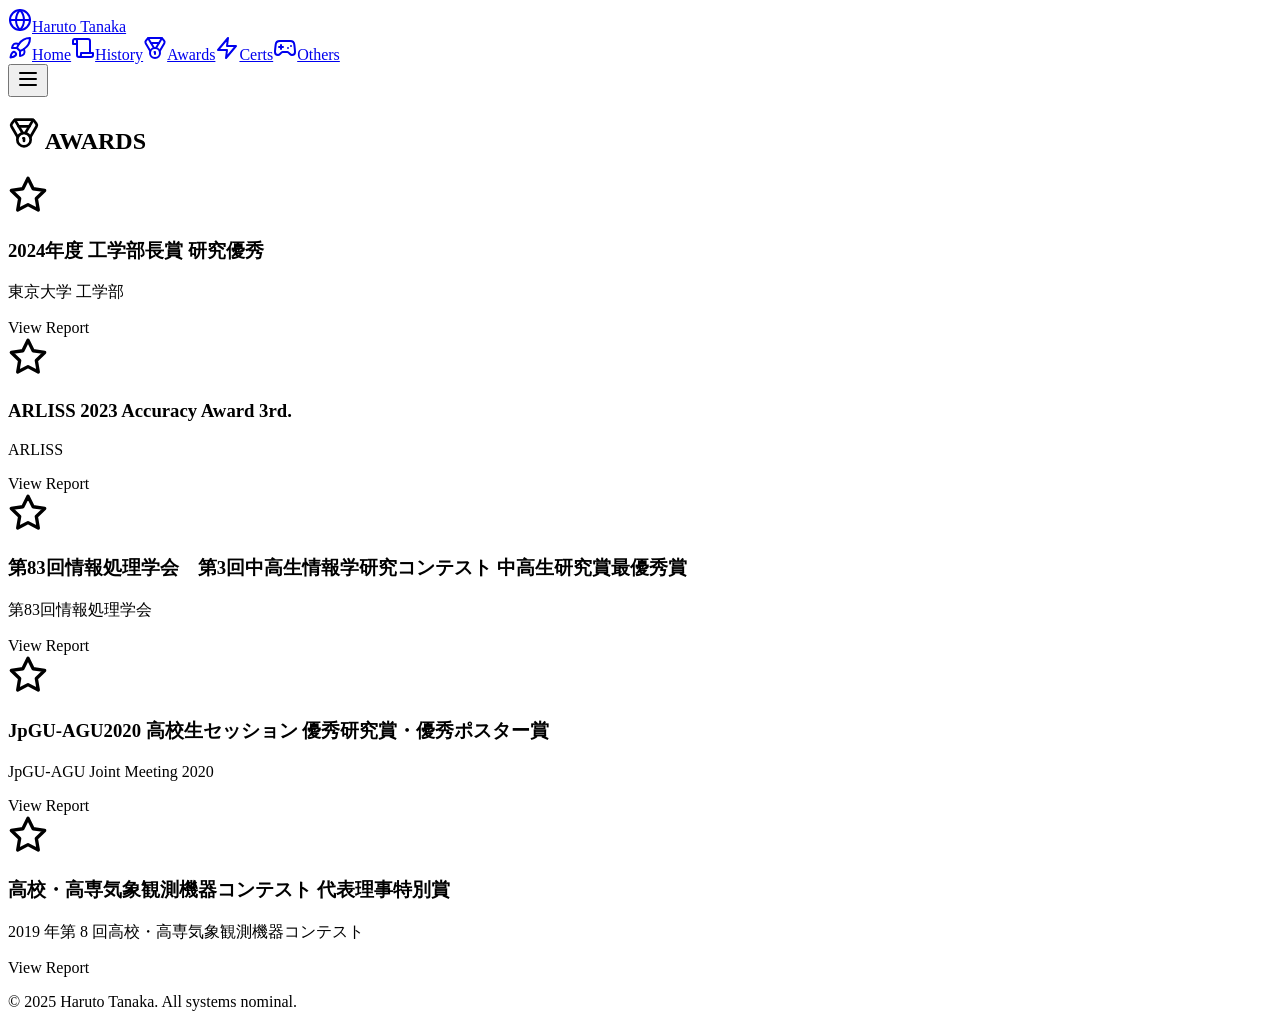
==== commit 7ffde1f0: "Updates" ====
--- a/awards/index.html
+++ b/awards/index.html
@@ -1,2 +1,2 @@
 <!DOCTYPE html><html lang="ja"> <head><meta charset="UTF-8"><meta name="description" content="Astro Portfolio Space Theme"><meta name="viewport" content="width=device-width"><link rel="icon" type="image/svg+xml" href="/favicon.svg"><meta name="generator" content="Astro v4.16.19"><title>Awards | Haruto Tanaka Portfolio</title><!-- Google Fonts読み込み --><link rel="preconnect" href="https://fonts.googleapis.com"><link rel="preconnect" href="https://fonts.gstatic.com" crossorigin><link href="https://fonts.googleapis.com/css2?family=Space+Grotesk:wght@300;500;700&family=Zen+Kaku+Gothic+New:wght@400;500;700&display=swap" rel="stylesheet"><link rel="stylesheet" href="/portfolio/_astro/awards.DAdNQK4d.css"></head> <body class="bg-slate-900 text-slate-200 font-sans selection:bg-cyan-500/30"> <!-- 背景の星空（クライアントサイドのみで実行） --> <style>astro-island,astro-slot,astro-static-slot{display:contents}</style><script>(()=>{var e=async t=>{await(await t())()};(self.Astro||(self.Astro={})).only=e;window.dispatchEvent(new Event("astro:only"));})();;(()=>{var A=Object.defineProperty;var g=(i,o,a)=>o in i?A(i,o,{enumerable:!0,configurable:!0,writable:!0,value:a}):i[o]=a;var d=(i,o,a)=>g(i,typeof o!="symbol"?o+"":o,a);{let i={0:t=>m(t),1:t=>a(t),2:t=>new RegExp(t),3:t=>new Date(t),4:t=>new Map(a(t)),5:t=>new Set(a(t)),6:t=>BigInt(t),7:t=>new URL(t),8:t=>new Uint8Array(t),9:t=>new Uint16Array(t),10:t=>new Uint32Array(t),11:t=>1/0*t},o=t=>{let[l,e]=t;return l in i?i[l](e):void 0},a=t=>t.map(o),m=t=>typeof t!="object"||t===null?t:Object.fromEntries(Object.entries(t).map(([l,e])=>[l,o(e)]));class y extends HTMLElement{constructor(){super(...arguments);d(this,"Component");d(this,"hydrator");d(this,"hydrate",async()=>{var b;if(!this.hydrator||!this.isConnected)return;let e=(b=this.parentElement)==null?void 0:b.closest("astro-island[ssr]");if(e){e.addEventListener("astro:hydrate",this.hydrate,{once:!0});return}let c=this.querySelectorAll("astro-slot"),n={},h=this.querySelectorAll("template[data-astro-template]");for(let r of h){let s=r.closest(this.tagName);s!=null&&s.isSameNode(this)&&(n[r.getAttribute("data-astro-template")||"default"]=r.innerHTML,r.remove())}for(let r of c){let s=r.closest(this.tagName);s!=null&&s.isSameNode(this)&&(n[r.getAttribute("name")||"default"]=r.innerHTML)}let p;try{p=this.hasAttribute("props")?m(JSON.parse(this.getAttribute("props"))):{}}catch(r){let s=this.getAttribute("component-url")||"<unknown>",v=this.getAttribute("component-export");throw v&&(s+=` (export ${v})`),console.error(`[hydrate] Error parsing props for component ${s}`,this.getAttribute("props"),r),r}let u;await this.hydrator(this)(this.Component,p,n,{client:this.getAttribute("client")}),this.removeAttribute("ssr"),this.dispatchEvent(new CustomEvent("astro:hydrate"))});d(this,"unmount",()=>{this.isConnected||this.dispatchEvent(new CustomEvent("astro:unmount"))})}disconnectedCallback(){document.removeEventListener("astro:after-swap",this.unmount),document.addEventListener("astro:after-swap",this.unmount,{once:!0})}connectedCallback(){if(!this.hasAttribute("await-children")||document.readyState==="interactive"||document.readyState==="complete")this.childrenConnectedCallback();else{let e=()=>{document.removeEventListener("DOMContentLoaded",e),c.disconnect(),this.childrenConnectedCallback()},c=new MutationObserver(()=>{var n;((n=this.lastChild)==null?void 0:n.nodeType)===Node.COMMENT_NODE&&this.lastChild.nodeValue==="astro:end"&&(this.lastChild.remove(),e())});c.observe(this,{childList:!0}),document.addEventListener("DOMContentLoaded",e)}}async childrenConnectedCallback(){let e=this.getAttribute("before-hydration-url");e&&await import(e),this.start()}async start(){let e=JSON.parse(this.getAttribute("opts")),c=this.getAttribute("client");if(Astro[c]===void 0){window.addEventListener(`astro:${c}`,()=>this.start(),{once:!0});return}try{await Astro[c](async()=>{let n=this.getAttribute("renderer-url"),[h,{default:p}]=await Promise.all([import(this.getAttribute("component-url")),n?import(n):()=>()=>{}]),u=this.getAttribute("component-export")||"default";if(!u.includes("."))this.Component=h[u];else{this.Component=h;for(let f of u.split("."))this.Component=this.Component[f]}return this.hydrator=p,this.hydrate},e,this)}catch(n){console.error(`[astro-island] Error hydrating ${this.getAttribute("component-url")}`,n)}}attributeChangedCallback(){this.hydrate()}}d(y,"observedAttributes",["props"]),customElements.get("astro-island")||customElements.define("astro-island",y)}})();</script><astro-island uid="NK5T9" component-url="/portfolio/_astro/StarField.BER7_CDc.js" component-export="default" renderer-url="/portfolio/_astro/client.i2PwhOJ4.js" props="{}" ssr="" client="only" opts="{&quot;name&quot;:&quot;StarField&quot;,&quot;value&quot;:&quot;react&quot;}"></astro-island> <!-- ナビゲーションメニュー --> <script>(()=>{var e=async t=>{await(await t())()};(self.Astro||(self.Astro={})).load=e;window.dispatchEvent(new Event("astro:load"));})();</script><astro-island uid="Z2gsfcS" prefix="r2" component-url="/portfolio/_astro/Navigation.BKLd3MUd.js" component-export="default" renderer-url="/portfolio/_astro/client.i2PwhOJ4.js" props="{&quot;currentPath&quot;:[0,&quot;/portfolio/awards/&quot;]}" ssr="" client="load" opts="{&quot;name&quot;:&quot;Navigation&quot;,&quot;value&quot;:true}" await-children=""><nav class="fixed top-0 w-full z-50 border-b border-cyan-500/20 bg-slate-900/80 backdrop-blur-md"><div class="max-w-6xl mx-auto px-4"><div class="flex justify-between items-center h-16"><a href="/portfolio/" class="flex items-center space-x-2 text-cyan-400 font-bold text-xl hover:text-cyan-300 transition group"><svg xmlns="http://www.w3.org/2000/svg" width="24" height="24" viewBox="0 0 24 24" fill="none" stroke="currentColor" stroke-width="2" stroke-linecap="round" stroke-linejoin="round" class="lucide lucide-globe w-6 h-6 group-hover:animate-spin-slow"><circle cx="12" cy="12" r="10"></circle><path d="M12 2a14.5 14.5 0 0 0 0 20 14.5 14.5 0 0 0 0-20"></path><path d="M2 12h20"></path></svg><span class="tracking-widest font-display">Haruto Tanaka</span></a><div class="hidden md:flex space-x-2 lg:space-x-4"><a href="/portfolio/" class="flex items-center space-x-2 px-3 lg:px-4 py-2 rounded-full transition-all duration-300 text-sm font-medium text-slate-300 hover:text-cyan-400 hover:bg-white/5"><svg xmlns="http://www.w3.org/2000/svg" width="24" height="24" viewBox="0 0 24 24" fill="none" stroke="currentColor" stroke-width="2" stroke-linecap="round" stroke-linejoin="round" class="lucide lucide-rocket w-4 h-4"><path d="M4.5 16.5c-1.5 1.26-2 5-2 5s3.74-.5 5-2c.71-.84.7-2.13-.09-2.91a2.18 2.18 0 0 0-2.91-.09z"></path><path d="m12 15-3-3a22 22 0 0 1 2-3.95A12.88 12.88 0 0 1 22 2c0 2.72-.78 7.5-6 11a22.35 22.35 0 0 1-4 2z"></path><path d="M9 12H4s.55-3.03 2-4c1.62-1.08 5 0 5 0"></path><path d="M12 15v5s3.03-.55 4-2c1.08-1.62 0-5 0-5"></path></svg><span>Home</span></a><a href="/portfolio/history/" class="flex items-center space-x-2 px-3 lg:px-4 py-2 rounded-full transition-all duration-300 text-sm font-medium text-slate-300 hover:text-cyan-400 hover:bg-white/5"><svg xmlns="http://www.w3.org/2000/svg" width="24" height="24" viewBox="0 0 24 24" fill="none" stroke="currentColor" stroke-width="2" stroke-linecap="round" stroke-linejoin="round" class="lucide lucide-scroll w-4 h-4"><path d="M8 21h12a2 2 0 0 0 2-2v-2H10v2a2 2 0 1 1-4 0V5a2 2 0 1 0-4 0v3h4"></path><path d="M19 17V5a2 2 0 0 0-2-2H4"></path></svg><span>History</span></a><a href="/portfolio/awards/" class="flex items-center space-x-2 px-3 lg:px-4 py-2 rounded-full transition-all duration-300 text-sm font-medium text-slate-900 bg-cyan-400 shadow-[0_0_15px_rgba(34,211,238,0.6)] font-bold"><svg xmlns="http://www.w3.org/2000/svg" width="24" height="24" viewBox="0 0 24 24" fill="none" stroke="currentColor" stroke-width="2" stroke-linecap="round" stroke-linejoin="round" class="lucide lucide-medal w-4 h-4"><path d="M7.21 15 2.66 7.14a2 2 0 0 1 .13-2.2L4.4 2.8A2 2 0 0 1 6 2h12a2 2 0 0 1 1.6.8l1.6 2.14a2 2 0 0 1 .14 2.2L16.79 15"></path><path d="M11 12 5.12 2.2"></path><path d="m13 12 5.88-9.8"></path><path d="M8 7h8"></path><circle cx="12" cy="17" r="5"></circle><path d="M12 18v-2h-.5"></path></svg><span>Awards</span></a><a href="/portfolio/certifications/" class="flex items-center space-x-2 px-3 lg:px-4 py-2 rounded-full transition-all duration-300 text-sm font-medium text-slate-300 hover:text-cyan-400 hover:bg-white/5"><svg xmlns="http://www.w3.org/2000/svg" width="24" height="24" viewBox="0 0 24 24" fill="none" stroke="currentColor" stroke-width="2" stroke-linecap="round" stroke-linejoin="round" class="lucide lucide-zap w-4 h-4"><polygon points="13 2 3 14 12 14 11 22 21 10 12 10 13 2"></polygon></svg><span>Certs</span></a><a href="/portfolio/others/" class="flex items-center space-x-2 px-3 lg:px-4 py-2 rounded-full transition-all duration-300 text-sm font-medium text-slate-300 hover:text-cyan-400 hover:bg-white/5"><svg xmlns="http://www.w3.org/2000/svg" width="24" height="24" viewBox="0 0 24 24" fill="none" stroke="currentColor" stroke-width="2" stroke-linecap="round" stroke-linejoin="round" class="lucide lucide-gamepad2 w-4 h-4"><line x1="6" x2="10" y1="11" y2="11"></line><line x1="8" x2="8" y1="9" y2="13"></line><line x1="15" x2="15.01" y1="12" y2="12"></line><line x1="18" x2="18.01" y1="10" y2="10"></line><path d="M17.32 5H6.68a4 4 0 0 0-3.978 3.59c-.006.052-.01.101-.017.152C2.604 9.416 2 14.456 2 16a3 3 0 0 0 3 3c1 0 1.5-.5 2-1l1.414-1.414A2 2 0 0 1 9.828 16h4.344a2 2 0 0 1 1.414.586L17 18c.5.5 1 1 2 1a3 3 0 0 0 3-3c0-1.545-.604-6.584-.685-7.258-.007-.05-.011-.1-.017-.151A4 4 0 0 0 17.32 5z"></path></svg><span>Others</span></a></div><div class="md:hidden"><button class="text-cyan-400 p-2"><svg xmlns="http://www.w3.org/2000/svg" width="24" height="24" viewBox="0 0 24 24" fill="none" stroke="currentColor" stroke-width="2" stroke-linecap="round" stroke-linejoin="round" class="lucide lucide-menu "><line x1="4" x2="20" y1="12" y2="12"></line><line x1="4" x2="20" y1="6" y2="6"></line><line x1="4" x2="20" y1="18" y2="18"></line></svg></button></div></div></div></nav><!--astro:end--></astro-island> <!-- 各ページの内容がここに入る --> <main class="max-w-6xl mx-auto px-4 py-24 pb-32 min-h-screen">  <div class="animate-in fade-in duration-700"> <h2 class="text-3xl font-bold text-cyan-400 mb-8 flex items-center justify-center gap-3 font-display"> <svg xmlns="http://www.w3.org/2000/svg" width="32" height="32" viewBox="0 0 24 24" fill="none" stroke="currentColor" stroke-width="2" stroke-linecap="round" stroke-linejoin="round" class="lucide lucide-medal "><path d="M7.21 15 2.66 7.14a2 2 0 0 1 .13-2.2L4.4 2.8A2 2 0 0 1 6 2h12a2 2 0 0 1 1.6.8l1.6 2.14a2 2 0 0 1 .14 2.2L16.79 15"></path><path d="M11 12 5.12 2.2"></path><path d="m13 12 5.88-9.8"></path><path d="M8 7h8"></path><circle cx="12" cy="17" r="5"></circle><path d="M12 18v-2h-.5"></path></svg> AWARDS
-</h2> <astro-island uid="JccrX" prefix="r1" component-url="/portfolio/_astro/InteractiveGrid.C7GfG8JS.js" component-export="default" renderer-url="/portfolio/_astro/client.i2PwhOJ4.js" props="{&quot;items&quot;:[1,[[0,{&quot;id&quot;:[0,&quot;awards1.md&quot;],&quot;slug&quot;:[0,&quot;awards1&quot;],&quot;body&quot;:[0,&quot;&lt;h1&gt;工学部長賞 研究優秀&lt;/h1&gt;\n&lt;p&gt;「エンケラドスにおけるプルームダイナミクスの実験的研究」の\n研究の成果が認められ、\n東京大学 工学部長賞を受賞いたしました。&lt;/p&gt;\n&lt;h2&gt;リンク&lt;/h2&gt;\n&lt;p&gt;&lt;a href = \&quot;https://www.t.u-tokyo.ac.jp/topics/tp2025-03-31-004\&quot; target=\&quot;_blank\&quot;&gt;工学部長賞&lt;/a&gt;&lt;/p&gt;\n&quot;],&quot;collection&quot;:[0,&quot;awards&quot;],&quot;data&quot;:[0,{&quot;title&quot;:[0,&quot;2024年度 工学部長賞 研究優秀&quot;],&quot;org&quot;:[0,&quot;東京大学 工学部&quot;],&quot;icon&quot;:[0,&quot;star&quot;],&quot;color&quot;:[0,&quot;text-yellow-400&quot;]}],&quot;render&quot;:[0,null]}],[0,{&quot;id&quot;:[0,&quot;awards2.md&quot;],&quot;slug&quot;:[0,&quot;awards2&quot;],&quot;body&quot;:[0,&quot;&lt;h1&gt;ARLISS 2023&lt;/h1&gt;\n&lt;p&gt;2024年の4月ごろから、\nチームQueenBeeの一員としてドローン開発を行いました。\n私の担当は制御班チーフです。\n2023年9月11日～14日、アメリカネバダ州ブラックロック砂漠にて開催された大会ARLISSにおいて複数の賞を獲得いたしました。&lt;/p&gt;\n&lt;h2&gt;賞&lt;/h2&gt;\n&lt;p&gt;Accuracy Award 3位 &lt;br&gt;\nTechnical System Award 3位 &lt;br&gt;\nUNISEC Award 3位&lt;/p&gt;\n&lt;h2&gt;リンク&lt;/h2&gt;\n&lt;p&gt;&lt;a href = \&quot;https://unisec.jp/archives/10330\&quot; target=\&quot;_blank\&quot;&gt;ARLISS 2023 Result&lt;/a&gt;&lt;/p&gt;\n&quot;],&quot;collection&quot;:[0,&quot;awards&quot;],&quot;data&quot;:[0,{&quot;title&quot;:[0,&quot;ARLISS 2023 Accuracy Award 3rd.&quot;],&quot;org&quot;:[0,&quot;ARLISS&quot;],&quot;icon&quot;:[0,&quot;star&quot;],&quot;color&quot;:[0,&quot;text-yellow-400&quot;]}],&quot;render&quot;:[0,null]}]]],&quot;type&quot;:[0,&quot;awards&quot;]}" ssr="" client="load" opts="{&quot;name&quot;:&quot;InteractiveGrid&quot;,&quot;value&quot;:true}" await-children=""><div class="grid md:grid-cols-3 gap-6"><div class="bg-slate-800/40 backdrop-blur-md border border-cyan-500/20 rounded-xl p-6 shadow-xl cursor-pointer hover:bg-white/5 hover:border-cyan-400/40 hover:-translate-y-1 transition group flex flex-col items-center text-center active:scale-[0.98]"><div class="w-20 h-20 rounded-full bg-slate-900 border border-cyan-500/50 flex items-center justify-center mb-6 shadow-[0_0_20px_rgba(34,211,238,0.2)] group-hover:scale-110 transition duration-300"><svg xmlns="http://www.w3.org/2000/svg" width="40" height="40" viewBox="0 0 24 24" fill="none" stroke="currentColor" stroke-width="2" stroke-linecap="round" stroke-linejoin="round" class="lucide lucide-star text-yellow-400"><polygon points="12 2 15.09 8.26 22 9.27 17 14.14 18.18 21.02 12 17.77 5.82 21.02 7 14.14 2 9.27 8.91 8.26 12 2"></polygon></svg></div><h3 class="font-bold text-xl text-white mb-2 group-hover:text-cyan-200 transition">2024年度 工学部長賞 研究優秀</h3><p class="text-cyan-200/70">東京大学 工学部</p><div class="mt-4 opacity-0 group-hover:opacity-100 transition-opacity text-xs text-slate-400 bg-slate-800/50 px-3 py-1 rounded-full border border-white/10">View Report</div></div><div class="bg-slate-800/40 backdrop-blur-md border border-cyan-500/20 rounded-xl p-6 shadow-xl cursor-pointer hover:bg-white/5 hover:border-cyan-400/40 hover:-translate-y-1 transition group flex flex-col items-center text-center active:scale-[0.98]"><div class="w-20 h-20 rounded-full bg-slate-900 border border-cyan-500/50 flex items-center justify-center mb-6 shadow-[0_0_20px_rgba(34,211,238,0.2)] group-hover:scale-110 transition duration-300"><svg xmlns="http://www.w3.org/2000/svg" width="40" height="40" viewBox="0 0 24 24" fill="none" stroke="currentColor" stroke-width="2" stroke-linecap="round" stroke-linejoin="round" class="lucide lucide-star text-yellow-400"><polygon points="12 2 15.09 8.26 22 9.27 17 14.14 18.18 21.02 12 17.77 5.82 21.02 7 14.14 2 9.27 8.91 8.26 12 2"></polygon></svg></div><h3 class="font-bold text-xl text-white mb-2 group-hover:text-cyan-200 transition">ARLISS 2023 Accuracy Award 3rd.</h3><p class="text-cyan-200/70">ARLISS</p><div class="mt-4 opacity-0 group-hover:opacity-100 transition-opacity text-xs text-slate-400 bg-slate-800/50 px-3 py-1 rounded-full border border-white/10">View Report</div></div></div><!--astro:end--></astro-island> </div>  </main> <footer class="fixed bottom-0 w-full bg-slate-900/80 backdrop-blur-md border-t border-cyan-500/20 py-4 text-center text-xs text-slate-500"> <p>© 2025 Haruto Tanaka. All systems nominal.</p> </footer> </body></html>+</h2> <astro-island uid="ZAVVcP" prefix="r1" component-url="/portfolio/_astro/InteractiveGrid.xBZd8lmD.js" component-export="default" renderer-url="/portfolio/_astro/client.i2PwhOJ4.js" props="{&quot;items&quot;:[1,[[0,{&quot;id&quot;:[0,&quot;awards1.md&quot;],&quot;slug&quot;:[0,&quot;awards1&quot;],&quot;body&quot;:[0,&quot;&lt;h1&gt;工学部長賞 研究優秀&lt;/h1&gt;\n&lt;p&gt;「エンケラドスにおけるプルームダイナミクスの実験的研究」の\n研究の成果が認められ、\n東京大学 工学部長賞を受賞いたしました。&lt;/p&gt;\n&lt;h2&gt;リンク&lt;/h2&gt;\n&lt;p&gt;&lt;a href = \&quot;https://www.t.u-tokyo.ac.jp/topics/tp2025-03-31-004\&quot; target=\&quot;_blank\&quot;&gt;工学部長賞&lt;/a&gt;&lt;/p&gt;\n&quot;],&quot;collection&quot;:[0,&quot;awards&quot;],&quot;data&quot;:[0,{&quot;title&quot;:[0,&quot;2024年度 工学部長賞 研究優秀&quot;],&quot;org&quot;:[0,&quot;東京大学 工学部&quot;],&quot;icon&quot;:[0,&quot;star&quot;],&quot;color&quot;:[0,&quot;text-yellow-400&quot;]}],&quot;render&quot;:[0,null]}],[0,{&quot;id&quot;:[0,&quot;awards2.md&quot;],&quot;slug&quot;:[0,&quot;awards2&quot;],&quot;body&quot;:[0,&quot;&lt;h1&gt;ARLISS 2023&lt;/h1&gt;\n&lt;p&gt;2024年の4月ごろから、\nチームQueenBeeの一員としてドローン開発を行いました。\n私の担当は制御班チーフです。\n2023年9月11日～14日、アメリカネバダ州ブラックロック砂漠にて開催された大会ARLISSにおいて複数の賞を獲得いたしました。&lt;/p&gt;\n&lt;h2&gt;賞&lt;/h2&gt;\n&lt;p&gt;Accuracy Award 3位 &lt;br&gt;\nTechnical System Award 3位 &lt;br&gt;\nUNISEC Award 3位&lt;/p&gt;\n&lt;h2&gt;リンク&lt;/h2&gt;\n&lt;p&gt;&lt;a href = \&quot;https://unisec.jp/archives/10330\&quot; target=\&quot;_blank\&quot;&gt;ARLISS 2023 Result&lt;/a&gt;&lt;/p&gt;\n&quot;],&quot;collection&quot;:[0,&quot;awards&quot;],&quot;data&quot;:[0,{&quot;title&quot;:[0,&quot;ARLISS 2023 Accuracy Award 3rd.&quot;],&quot;org&quot;:[0,&quot;ARLISS&quot;],&quot;icon&quot;:[0,&quot;star&quot;],&quot;color&quot;:[0,&quot;text-yellow-400&quot;]}],&quot;render&quot;:[0,null]}],[0,{&quot;id&quot;:[0,&quot;awards3.md&quot;],&quot;slug&quot;:[0,&quot;awards3&quot;],&quot;body&quot;:[0,&quot;&lt;h2&gt;第83回情報処理学会　第3回中高生情報学研究コンテスト&lt;/h2&gt;\n&lt;p&gt;第83回情報処理学会　第3回中高生情報学研究コンテストにおきまして、中高生研究賞最優秀賞を受賞しました。 &lt;/p&gt;\n&lt;h2&gt;リンク&lt;/h2&gt;\n&lt;p&gt;&lt;a href = \&quot;https://www.ipsj.or.jp/event/taikai/83/83PosterSession/\&quot; target=\&quot;_blank\&quot;&gt;中高生情報学研究コンテスト 概要&lt;/a&gt; &lt;br&gt;\n&lt;a href = \&quot;https://sites.google.com/view/83taikaiposter/%E5%8F%97%E8%B3%9E%E8%80%85\&quot; target=\&quot;_blank\&quot;&gt;中高生情報学研究コンテスト 結果&lt;/a&gt; &lt;br&gt;\n&lt;a href = \&quot;https://activity.miraibook.jp/live/210401/16/\&quot; target =  \&quot;blank_\&quot;&gt;中高生情報学研究コンテスト 取材&lt;/a&gt;&lt;/p&gt;\n&quot;],&quot;collection&quot;:[0,&quot;awards&quot;],&quot;data&quot;:[0,{&quot;title&quot;:[0,&quot;第83回情報処理学会　第3回中高生情報学研究コンテスト 中高生研究賞最優秀賞&quot;],&quot;org&quot;:[0,&quot;第83回情報処理学会&quot;],&quot;icon&quot;:[0,&quot;star&quot;],&quot;color&quot;:[0,&quot;text-yellow-400&quot;]}],&quot;render&quot;:[0,null]}],[0,{&quot;id&quot;:[0,&quot;awards4.md&quot;],&quot;slug&quot;:[0,&quot;awards4&quot;],&quot;body&quot;:[0,&quot;&lt;h2&gt;JpGU-AGU Joint Meeting 2020&lt;/h2&gt;\n&lt;p&gt;JpGU-AGU Joint Meeting 2020 の高校生セッションで「視程観測の自動化」というタイトルで研究発表を行いました。\n成果が認められ、優秀研究賞・優秀ポスター賞を受賞しました。&lt;/p&gt;\n&lt;h2&gt;リンク&lt;/h2&gt;\n&lt;p&gt;&lt;a href = \&quot;https://confit.atlas.jp/guide/event/jpgu2020/subject/O04-P64/detail\&quot; target =  \&quot;blank_\&quot;&gt;JpGU 研究概要&lt;/a&gt; &lt;br&gt;\n&lt;a href = \&quot;https://www.jpgu.org/highschool_session/2020v/images/2020v_hsposter_sokuhou.pdf\&quot; target=\&quot;_blank\&quot;&gt;JpGU-AGU 結果&lt;/a&gt;&lt;/p&gt;\n&quot;],&quot;collection&quot;:[0,&quot;awards&quot;],&quot;data&quot;:[0,{&quot;title&quot;:[0,&quot;JpGU-AGU2020 高校生セッション 優秀研究賞・優秀ポスター賞&quot;],&quot;org&quot;:[0,&quot;JpGU-AGU Joint Meeting 2020&quot;],&quot;icon&quot;:[0,&quot;star&quot;],&quot;color&quot;:[0,&quot;text-yellow-400&quot;]}],&quot;render&quot;:[0,null]}],[0,{&quot;id&quot;:[0,&quot;awards5.md&quot;],&quot;slug&quot;:[0,&quot;awards5&quot;],&quot;body&quot;:[0,&quot;&lt;h2&gt;2019 年第 8 回高校・高専気象観測機器コンテスト&lt;/h2&gt;\n&lt;p&gt;視程観測機&amp;quot;Clear Sky&amp;quot; というテーマで気象観測装置を製作いたしました。 2019年12月に行われた高校・高専気象観測機器コンテストで代表理事特別賞を受賞しました。&lt;/p&gt;\n&lt;h2&gt;リンク&lt;/h2&gt;\n&lt;p&gt;&lt;a href = \&quot;https://www.wxbunka.com/cms/wp-content/uploads/2017/01/report-of-8th-No3.pdf\&quot; target=\&quot;_blank\&quot;&gt;気象観測機器コンテスト 結果&lt;/a&gt; &lt;br&gt;\n&lt;a href = \&quot;https://www.wxbunka.com/cms/wp-content/uploads/2017/01/Boshu_8th_contest_201902.pdf\&quot; target=\&quot;_blank\&quot;&gt;気象観測機器コンテスト 概要&lt;/a&gt;&lt;/p&gt;\n&quot;],&quot;collection&quot;:[0,&quot;awards&quot;],&quot;data&quot;:[0,{&quot;title&quot;:[0,&quot;高校・高専気象観測機器コンテスト 代表理事特別賞&quot;],&quot;org&quot;:[0,&quot;2019 年第 8 回高校・高専気象観測機器コンテスト&quot;],&quot;icon&quot;:[0,&quot;star&quot;],&quot;color&quot;:[0,&quot;text-yellow-400&quot;]}],&quot;render&quot;:[0,null]}]]],&quot;type&quot;:[0,&quot;awards&quot;]}" ssr="" client="load" opts="{&quot;name&quot;:&quot;InteractiveGrid&quot;,&quot;value&quot;:true}" await-children=""><div class="grid md:grid-cols-3 gap-6"><div class="bg-slate-800/40 backdrop-blur-md border border-cyan-500/20 rounded-xl p-6 shadow-xl cursor-pointer hover:bg-white/5 hover:border-cyan-400/40 hover:-translate-y-1 transition group flex flex-col items-center text-center active:scale-[0.98]"><div class="w-20 h-20 rounded-full bg-slate-900 border border-cyan-500/50 flex items-center justify-center mb-6 shadow-[0_0_20px_rgba(34,211,238,0.2)] group-hover:scale-110 transition duration-300"><svg xmlns="http://www.w3.org/2000/svg" width="40" height="40" viewBox="0 0 24 24" fill="none" stroke="currentColor" stroke-width="2" stroke-linecap="round" stroke-linejoin="round" class="lucide lucide-star text-yellow-400"><polygon points="12 2 15.09 8.26 22 9.27 17 14.14 18.18 21.02 12 17.77 5.82 21.02 7 14.14 2 9.27 8.91 8.26 12 2"></polygon></svg></div><h3 class="font-bold text-xl text-white mb-2 group-hover:text-cyan-200 transition">2024年度 工学部長賞 研究優秀</h3><p class="text-cyan-200/70">東京大学 工学部</p><div class="mt-4 opacity-0 group-hover:opacity-100 transition-opacity text-xs text-slate-400 bg-slate-800/50 px-3 py-1 rounded-full border border-white/10">View Report</div></div><div class="bg-slate-800/40 backdrop-blur-md border border-cyan-500/20 rounded-xl p-6 shadow-xl cursor-pointer hover:bg-white/5 hover:border-cyan-400/40 hover:-translate-y-1 transition group flex flex-col items-center text-center active:scale-[0.98]"><div class="w-20 h-20 rounded-full bg-slate-900 border border-cyan-500/50 flex items-center justify-center mb-6 shadow-[0_0_20px_rgba(34,211,238,0.2)] group-hover:scale-110 transition duration-300"><svg xmlns="http://www.w3.org/2000/svg" width="40" height="40" viewBox="0 0 24 24" fill="none" stroke="currentColor" stroke-width="2" stroke-linecap="round" stroke-linejoin="round" class="lucide lucide-star text-yellow-400"><polygon points="12 2 15.09 8.26 22 9.27 17 14.14 18.18 21.02 12 17.77 5.82 21.02 7 14.14 2 9.27 8.91 8.26 12 2"></polygon></svg></div><h3 class="font-bold text-xl text-white mb-2 group-hover:text-cyan-200 transition">ARLISS 2023 Accuracy Award 3rd.</h3><p class="text-cyan-200/70">ARLISS</p><div class="mt-4 opacity-0 group-hover:opacity-100 transition-opacity text-xs text-slate-400 bg-slate-800/50 px-3 py-1 rounded-full border border-white/10">View Report</div></div><div class="bg-slate-800/40 backdrop-blur-md border border-cyan-500/20 rounded-xl p-6 shadow-xl cursor-pointer hover:bg-white/5 hover:border-cyan-400/40 hover:-translate-y-1 transition group flex flex-col items-center text-center active:scale-[0.98]"><div class="w-20 h-20 rounded-full bg-slate-900 border border-cyan-500/50 flex items-center justify-center mb-6 shadow-[0_0_20px_rgba(34,211,238,0.2)] group-hover:scale-110 transition duration-300"><svg xmlns="http://www.w3.org/2000/svg" width="40" height="40" viewBox="0 0 24 24" fill="none" stroke="currentColor" stroke-width="2" stroke-linecap="round" stroke-linejoin="round" class="lucide lucide-star text-yellow-400"><polygon points="12 2 15.09 8.26 22 9.27 17 14.14 18.18 21.02 12 17.77 5.82 21.02 7 14.14 2 9.27 8.91 8.26 12 2"></polygon></svg></div><h3 class="font-bold text-xl text-white mb-2 group-hover:text-cyan-200 transition">第83回情報処理学会　第3回中高生情報学研究コンテスト 中高生研究賞最優秀賞</h3><p class="text-cyan-200/70">第83回情報処理学会</p><div class="mt-4 opacity-0 group-hover:opacity-100 transition-opacity text-xs text-slate-400 bg-slate-800/50 px-3 py-1 rounded-full border border-white/10">View Report</div></div><div class="bg-slate-800/40 backdrop-blur-md border border-cyan-500/20 rounded-xl p-6 shadow-xl cursor-pointer hover:bg-white/5 hover:border-cyan-400/40 hover:-translate-y-1 transition group flex flex-col items-center text-center active:scale-[0.98]"><div class="w-20 h-20 rounded-full bg-slate-900 border border-cyan-500/50 flex items-center justify-center mb-6 shadow-[0_0_20px_rgba(34,211,238,0.2)] group-hover:scale-110 transition duration-300"><svg xmlns="http://www.w3.org/2000/svg" width="40" height="40" viewBox="0 0 24 24" fill="none" stroke="currentColor" stroke-width="2" stroke-linecap="round" stroke-linejoin="round" class="lucide lucide-star text-yellow-400"><polygon points="12 2 15.09 8.26 22 9.27 17 14.14 18.18 21.02 12 17.77 5.82 21.02 7 14.14 2 9.27 8.91 8.26 12 2"></polygon></svg></div><h3 class="font-bold text-xl text-white mb-2 group-hover:text-cyan-200 transition">JpGU-AGU2020 高校生セッション 優秀研究賞・優秀ポスター賞</h3><p class="text-cyan-200/70">JpGU-AGU Joint Meeting 2020</p><div class="mt-4 opacity-0 group-hover:opacity-100 transition-opacity text-xs text-slate-400 bg-slate-800/50 px-3 py-1 rounded-full border border-white/10">View Report</div></div><div class="bg-slate-800/40 backdrop-blur-md border border-cyan-500/20 rounded-xl p-6 shadow-xl cursor-pointer hover:bg-white/5 hover:border-cyan-400/40 hover:-translate-y-1 transition group flex flex-col items-center text-center active:scale-[0.98]"><div class="w-20 h-20 rounded-full bg-slate-900 border border-cyan-500/50 flex items-center justify-center mb-6 shadow-[0_0_20px_rgba(34,211,238,0.2)] group-hover:scale-110 transition duration-300"><svg xmlns="http://www.w3.org/2000/svg" width="40" height="40" viewBox="0 0 24 24" fill="none" stroke="currentColor" stroke-width="2" stroke-linecap="round" stroke-linejoin="round" class="lucide lucide-star text-yellow-400"><polygon points="12 2 15.09 8.26 22 9.27 17 14.14 18.18 21.02 12 17.77 5.82 21.02 7 14.14 2 9.27 8.91 8.26 12 2"></polygon></svg></div><h3 class="font-bold text-xl text-white mb-2 group-hover:text-cyan-200 transition">高校・高専気象観測機器コンテスト 代表理事特別賞</h3><p class="text-cyan-200/70">2019 年第 8 回高校・高専気象観測機器コンテスト</p><div class="mt-4 opacity-0 group-hover:opacity-100 transition-opacity text-xs text-slate-400 bg-slate-800/50 px-3 py-1 rounded-full border border-white/10">View Report</div></div></div><!--astro:end--></astro-island> </div>  </main> <footer class="fixed bottom-0 w-full bg-slate-900/80 backdrop-blur-md border-t border-cyan-500/20 py-4 text-center text-xs text-slate-500"> <p>© 2025 Haruto Tanaka. All systems nominal.</p> </footer> </body></html>
